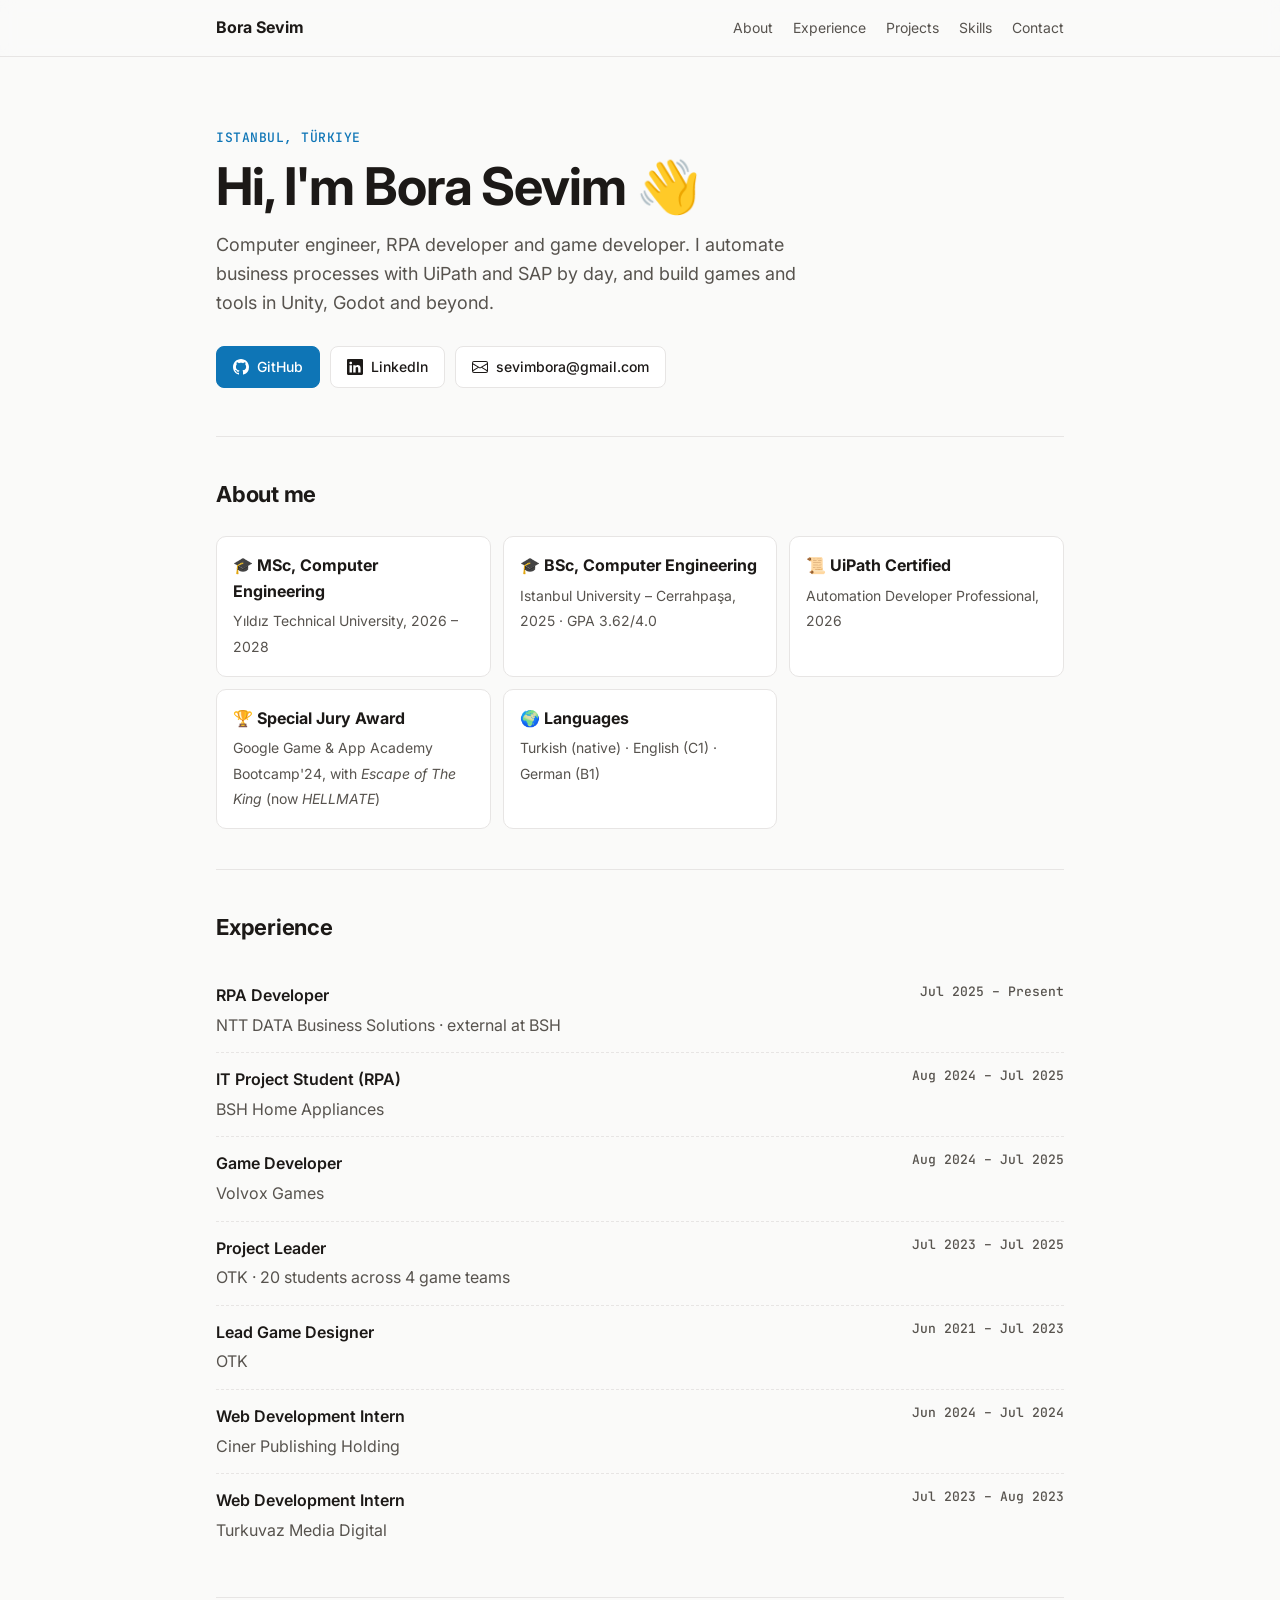
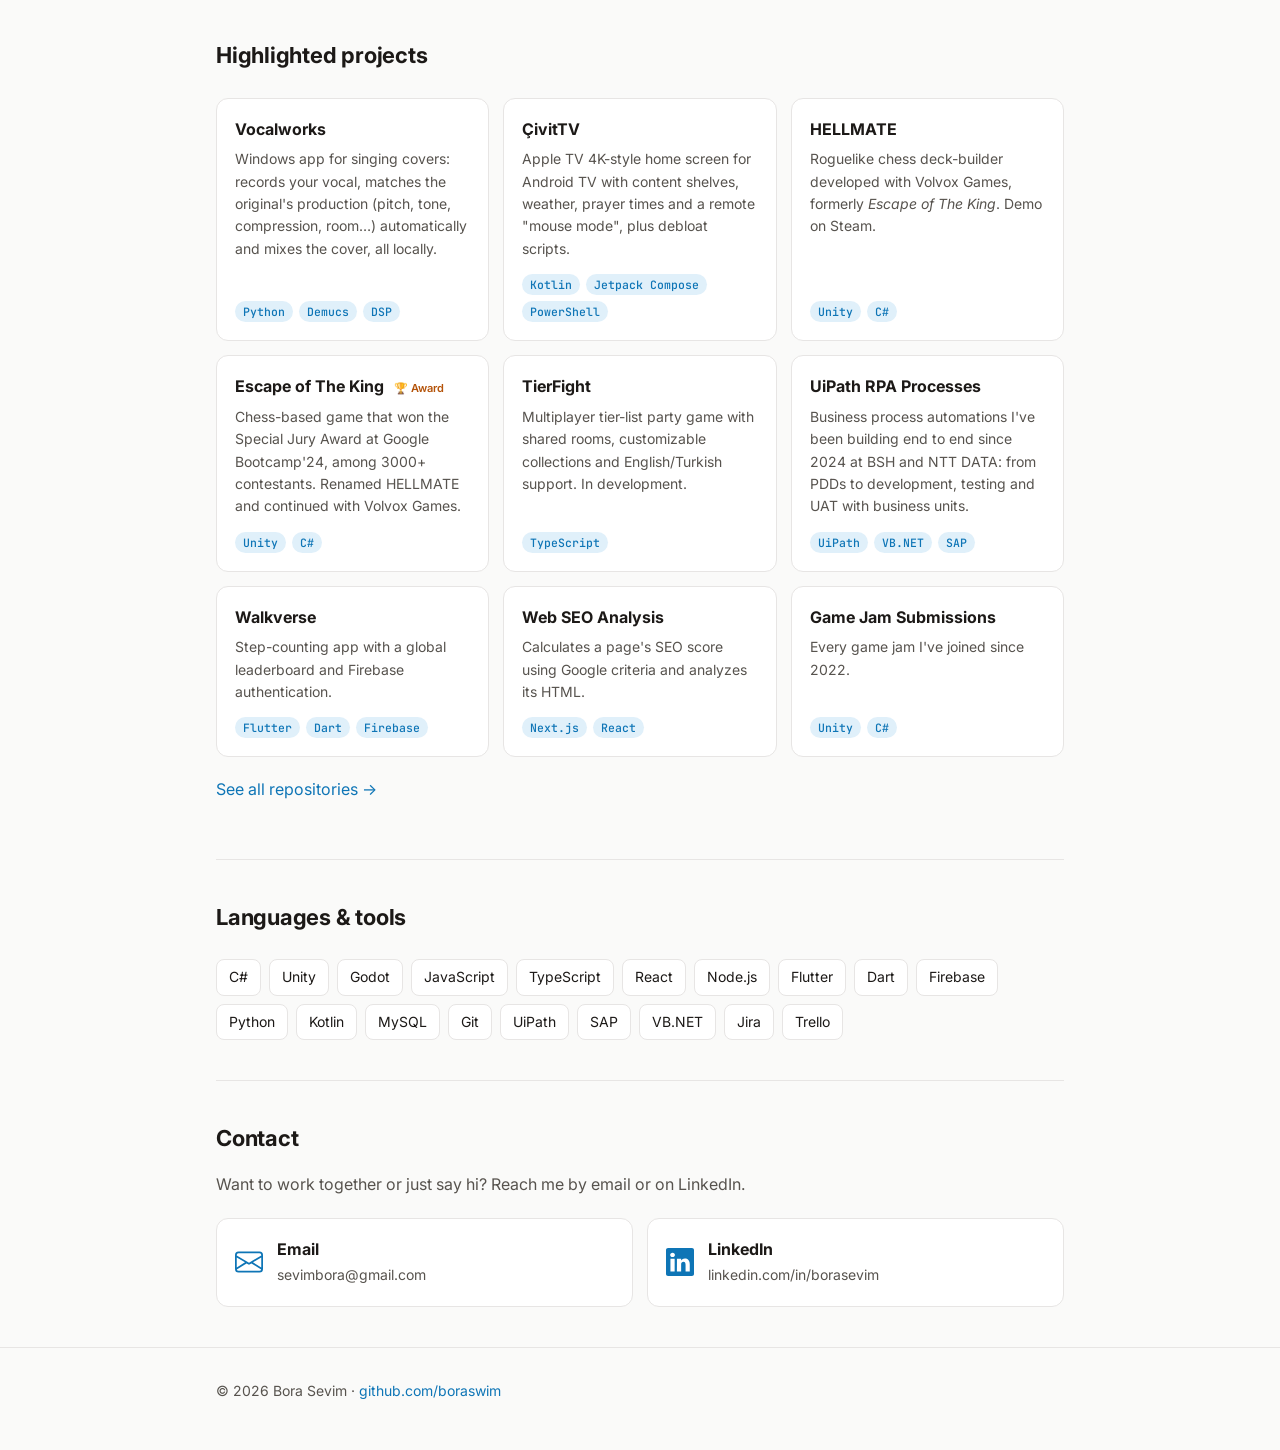
==== index.html @ 3f9d2ae8 "Reference the homepage preview image" ====
<!doctype html>
<html lang="en">
<head>
  <meta charset="utf-8" />
  <meta name="viewport" content="width=device-width, initial-scale=1" />
  <title>Bora Sevim</title>
  <meta name="description" content="Bora Sevim: computer engineer, RPA developer and game developer based in Istanbul." />
  <meta property="og:type" content="website" />
  <meta property="og:url" content="https://boraswim.github.io/" />
  <meta property="og:title" content="Bora Sevim: RPA Developer &amp; Game Developer" />
  <meta property="og:description" content="UiPath-certified RPA developer at NTT DATA, MSc student at YTU, and game developer. Projects, experience and contact." />
  <meta property="og:image" content="https://boraswim.github.io/preview.png" />
  <meta property="og:image:width" content="1200" />
  <meta property="og:image:height" content="627" />
  <meta name="twitter:card" content="summary_large_image" />
  <link rel="preconnect" href="https://fonts.googleapis.com" />
  <link rel="preconnect" href="https://fonts.gstatic.com" crossorigin />
  <link href="https://fonts.googleapis.com/css2?family=Inter:wght@400;500;600;700&family=JetBrains+Mono:wght@500&display=swap" rel="stylesheet" />
  <style>
    :root {
      --bg: #fafaf9;
      --surface: #ffffff;
      --text: #1c1917;
      --muted: #57534e;
      --border: #e7e5e4;
      --accent: #0e75b6;
      --accent-soft: #e0f0fa;
    }
    @media (prefers-color-scheme: dark) {
      :root {
        --bg: #0f1115;
        --surface: #171a21;
        --text: #ececec;
        --muted: #a1a1aa;
        --border: #262a33;
        --accent: #4fb3f0;
        --accent-soft: #13283a;
      }
    }
    * { box-sizing: border-box; }
    html { scroll-behavior: smooth; }
    body {
      margin: 0;
      background: var(--bg);
      color: var(--text);
      font: 16px/1.6 Inter, system-ui, sans-serif;
    }
    a { color: var(--accent); text-decoration: none; }
    a:hover { text-decoration: underline; }
    .wrap { max-width: 880px; margin: 0 auto; padding: 0 16px; }

    nav {
      position: sticky; top: 0; z-index: 10;
      background: color-mix(in srgb, var(--bg) 85%, transparent);
      backdrop-filter: blur(8px);
      border-bottom: 1px solid var(--border);
    }
    nav .wrap { display: flex; gap: 20px; align-items: center; height: 56px; overflow-x: auto; }
    nav .brand { font-weight: 700; color: var(--text); margin-right: auto; white-space: nowrap; }
    nav a:not(.brand) { color: var(--muted); font-size: 14px; white-space: nowrap; }

    header { padding: 72px 0 48px; }
    .eyebrow { font: 500 13px "JetBrains Mono", monospace; color: var(--accent); letter-spacing: .04em; }
    h1 { font-size: clamp(36px, 6vw, 52px); line-height: 1.1; margin: 12px 0 16px; letter-spacing: -.02em; }
    .lead { font-size: 18px; color: var(--muted); max-width: 620px; margin: 0 0 28px; }
    .links { display: flex; flex-wrap: wrap; gap: 10px; }
    .btn {
      display: inline-flex; align-items: center; gap: 8px;
      padding: 9px 16px; border-radius: 8px; font-weight: 500; font-size: 14px;
      border: 1px solid var(--border); background: var(--surface); color: var(--text);
    }
    .btn:hover { text-decoration: none; border-color: var(--accent); }
    .btn.primary { background: var(--accent); border-color: var(--accent); color: #fff; }
    .btn svg { width: 16px; height: 16px; fill: currentColor; }

    section { padding: 40px 0; border-top: 1px solid var(--border); }
    h2 { font-size: 22px; margin: 0 0 24px; letter-spacing: -.01em; }

    .facts { display: grid; grid-template-columns: repeat(auto-fit, minmax(240px, 1fr)); gap: 12px; }
    .fact { background: var(--surface); border: 1px solid var(--border); border-radius: 10px; padding: 16px; }
    .fact b { display: block; margin-bottom: 4px; }
    .fact span { color: var(--muted); font-size: 14px; }

    .timeline { list-style: none; margin: 0; padding: 0; }
    .timeline li {
      display: grid; grid-template-columns: 1fr auto; gap: 4px 16px;
      padding: 14px 0; border-bottom: 1px dashed var(--border);
    }
    .timeline li:last-child { border-bottom: 0; }
    .timeline .role { font-weight: 600; }
    .timeline .org { color: var(--muted); grid-column: 1; }
    .timeline .when { font: 500 13px "JetBrains Mono", monospace; color: var(--muted); grid-row: 1; grid-column: 2; white-space: nowrap; }

    .projects { display: grid; grid-template-columns: repeat(auto-fill, minmax(260px, 1fr)); gap: 14px; }
    .card {
      display: flex; flex-direction: column;
      background: var(--surface); border: 1px solid var(--border); border-radius: 12px; padding: 18px;
      transition: border-color .15s, transform .15s;
    }
    a.card { color: inherit; }
    a.card:hover { text-decoration: none; border-color: var(--accent); transform: translateY(-2px); }
    .card h3 { margin: 0 0 6px; font-size: 16px; }
    .card p { margin: 0 0 14px; color: var(--muted); font-size: 14px; flex: 1; }
    .tags { display: flex; flex-wrap: wrap; gap: 6px; }
    .tag { font: 500 11.5px "JetBrains Mono", monospace; background: var(--accent-soft); color: var(--accent); padding: 3px 8px; border-radius: 999px; }
    .badge { font-size: 11px; font-weight: 600; color: #b45309; margin-left: 6px; }

    .skills { display: flex; flex-wrap: wrap; gap: 8px; }
    .skill { border: 1px solid var(--border); background: var(--surface); padding: 6px 12px; border-radius: 8px; font-size: 14px; }

    .contact-lead { color: var(--muted); margin: -8px 0 20px; }
    .contact { display: grid; grid-template-columns: repeat(auto-fit, minmax(240px, 1fr)); gap: 14px; }
    .contact-card { flex-direction: row; align-items: center; gap: 14px; }
    .contact-card svg { width: 28px; height: 28px; fill: var(--accent); flex: none; }
    .contact-card b { display: block; }
    .contact-card span { color: var(--muted); font-size: 14px; overflow-wrap: anywhere; }

    footer { padding: 32px 0 48px; color: var(--muted); font-size: 14px; border-top: 1px solid var(--border); }

    @media (max-width: 560px) {
      nav .wrap { gap: 12px; }
      nav a:not(.brand) { font-size: 13px; }
    }
    @media (max-width: 440px) {
      nav .brand { display: none; }
      nav .wrap { justify-content: space-between; }
      header { padding: 48px 0 32px; }
      .timeline li { grid-template-columns: 1fr; }
      .timeline .when { grid-row: auto; grid-column: 1; }
    }
  </style>
</head>
<body>
  <nav>
    <div class="wrap">
      <a class="brand" href="#">Bora Sevim</a>
      <a href="#about">About</a>
      <a href="#experience">Experience</a>
      <a href="#projects">Projects</a>
      <a href="#skills">Skills</a>
      <a href="#contact">Contact</a>
    </div>
  </nav>

  <main class="wrap">
    <header>
      <div class="eyebrow">ISTANBUL, TÜRKIYE</div>
      <h1>Hi, I'm Bora Sevim 👋</h1>
      <p class="lead">Computer engineer, RPA developer and game developer. I automate business processes with UiPath and SAP by day, and build games and tools in Unity, Godot and beyond.</p>
      <div class="links">
        <a class="btn primary" href="https://github.com/boraswim">
          <svg viewBox="0 0 16 16" aria-hidden="true"><path d="M8 0C3.58 0 0 3.58 0 8c0 3.54 2.29 6.53 5.47 7.59.4.07.55-.17.55-.38 0-.19-.01-.82-.01-1.49-2.01.37-2.53-.49-2.69-.94-.09-.23-.48-.94-.82-1.13-.28-.15-.68-.52-.01-.53.63-.01 1.08.58 1.23.82.72 1.21 1.87.87 2.33.66.07-.52.28-.87.51-1.07-1.78-.2-3.64-.89-3.64-3.95 0-.87.31-1.59.82-2.15-.08-.2-.36-1.02.08-2.12 0 0 .67-.21 2.2.82.64-.18 1.32-.27 2-.27.68 0 1.36.09 2 .27 1.53-1.04 2.2-.82 2.2-.82.44 1.1.16 1.92.08 2.12.51.56.82 1.27.82 2.15 0 3.07-1.87 3.75-3.65 3.95.29.25.54.73.54 1.48 0 1.07-.01 1.93-.01 2.2 0 .21.15.46.55.38A8.013 8.013 0 0016 8c0-4.42-3.58-8-8-8z"/></svg>
          GitHub
        </a>
        <a class="btn" href="https://www.linkedin.com/in/borasevim/">
          <svg viewBox="0 0 16 16" aria-hidden="true"><path d="M0 1.15C0 .51.53 0 1.18 0h13.64C15.47 0 16 .51 16 1.15v13.7c0 .64-.53 1.15-1.18 1.15H1.18C.53 16 0 15.49 0 14.85V1.15zm4.94 12.24V6.17H2.54v7.22h2.4zM3.74 5.18c.84 0 1.36-.55 1.36-1.25-.02-.71-.52-1.25-1.34-1.25-.82 0-1.36.54-1.36 1.25 0 .7.52 1.25 1.33 1.25h.01zm4.91 8.21V9.36c0-.22.02-.43.08-.59.17-.43.57-.88 1.23-.88.87 0 1.22.66 1.22 1.63v3.87h2.4V9.25c0-2.22-1.18-3.25-2.76-3.25-1.27 0-1.84.7-2.16 1.19v.03h-.02l.02-.03V6.17h-2.4c.03.68 0 7.22 0 7.22h2.4z"/></svg>
          LinkedIn
        </a>
        <a class="btn" href="mailto:sevimbora@gmail.com">
          <svg viewBox="0 0 16 16" aria-hidden="true"><path d="M0 4a2 2 0 012-2h12a2 2 0 012 2v8a2 2 0 01-2 2H2a2 2 0 01-2-2V4zm2-1a1 1 0 00-1 1v.22l7 4.2 7-4.2V4a1 1 0 00-1-1H2zm13 2.38l-4.71 2.83L15 11.1V5.38zm-.03 6.87L9.4 8.79 8 9.62l-1.4-.83-5.57 3.46A1 1 0 002 13h12a1 1 0 00.97-.75zM1 11.1l4.71-2.89L1 5.38v5.72z"/></svg>
          sevimbora@gmail.com
        </a>
      </div>
    </header>

    <section id="about">
      <h2>About me</h2>
      <div class="facts">
        <div class="fact"><b>🎓 MSc, Computer Engineering</b><span>Yıldız Technical University, 2026 – 2028</span></div>
        <div class="fact"><b>🎓 BSc, Computer Engineering</b><span>Istanbul University – Cerrahpaşa, 2025 · GPA 3.62/4.0</span></div>
        <div class="fact"><b>📜 UiPath Certified</b><span>Automation Developer Professional, 2026</span></div>
        <div class="fact"><b>🏆 Special Jury Award</b><span>Google Game &amp; App Academy Bootcamp'24, with <i>Escape of The King</i> (now <i>HELLMATE</i>)</span></div>
        <div class="fact"><b>🌍 Languages</b><span>Turkish (native) · English (C1) · German (B1)</span></div>
      </div>
    </section>

    <section id="experience">
      <h2>Experience</h2>
      <ul class="timeline">
        <li><span class="role">RPA Developer</span><span class="org">NTT DATA Business Solutions · external at BSH</span><span class="when">Jul 2025 – Present</span></li>
        <li><span class="role">IT Project Student (RPA)</span><span class="org">BSH Home Appliances</span><span class="when">Aug 2024 – Jul 2025</span></li>
        <li><span class="role">Game Developer</span><span class="org">Volvox Games</span><span class="when">Aug 2024 – Jul 2025</span></li>
        <li><span class="role">Project Leader</span><span class="org">OTK · 20 students across 4 game teams</span><span class="when">Jul 2023 – Jul 2025</span></li>
        <li><span class="role">Lead Game Designer</span><span class="org">OTK</span><span class="when">Jun 2021 – Jul 2023</span></li>
        <li><span class="role">Web Development Intern</span><span class="org">Ciner Publishing Holding</span><span class="when">Jun 2024 – Jul 2024</span></li>
        <li><span class="role">Web Development Intern</span><span class="org">Turkuvaz Media Digital</span><span class="when">Jul 2023 – Aug 2023</span></li>
      </ul>
    </section>

    <section id="projects">
      <h2>Highlighted projects</h2>
      <div class="projects">
        <a class="card" href="vocalworks/">
          <h3>Vocalworks</h3>
          <p>Windows app for singing covers: records your vocal, matches the original's production (pitch, tone, compression, room…) automatically and mixes the cover, all locally.</p>
          <div class="tags"><span class="tag">Python</span><span class="tag">Demucs</span><span class="tag">DSP</span></div>
        </a>
        <a class="card" href="civittv/">
          <h3>ÇivitTV</h3>
          <p>Apple TV 4K-style home screen for Android TV with content shelves, weather, prayer times and a remote "mouse mode", plus debloat scripts.</p>
          <div class="tags"><span class="tag">Kotlin</span><span class="tag">Jetpack Compose</span><span class="tag">PowerShell</span></div>
        </a>
        <a class="card" href="https://store.steampowered.com/app/4905380/Hellmate_Chess_Deck_Builder/">
          <h3>HELLMATE</h3>
          <p>Roguelike chess deck-builder developed with Volvox Games, formerly <i>Escape of The King</i>. Demo on Steam.</p>
          <div class="tags"><span class="tag">Unity</span><span class="tag">C#</span></div>
        </a>
        <div class="card">
          <h3>Escape of The King <span class="badge">🏆 Award</span></h3>
          <p>Chess-based game that won the Special Jury Award at Google Bootcamp'24, among 3000+ contestants. Renamed HELLMATE and continued with Volvox Games.</p>
          <div class="tags"><span class="tag">Unity</span><span class="tag">C#</span></div>
        </div>
        <div class="card">
          <h3>TierFight</h3>
          <p>Multiplayer tier-list party game with shared rooms, customizable collections and English/Turkish support. In development.</p>
          <div class="tags"><span class="tag">TypeScript</span></div>
        </div>
        <div class="card">
          <h3>UiPath RPA Processes</h3>
          <p>Business process automations I've been building end to end since 2024 at BSH and NTT DATA: from PDDs to development, testing and UAT with business units.</p>
          <div class="tags"><span class="tag">UiPath</span><span class="tag">VB.NET</span><span class="tag">SAP</span></div>
        </div>
        <div class="card">
          <h3>Walkverse</h3>
          <p>Step-counting app with a global leaderboard and Firebase authentication.</p>
          <div class="tags"><span class="tag">Flutter</span><span class="tag">Dart</span><span class="tag">Firebase</span></div>
        </div>
        <a class="card" href="https://github.com/boraswim/Web-SEO-Analysis-Project">
          <h3>Web SEO Analysis</h3>
          <p>Calculates a page's SEO score using Google criteria and analyzes its HTML.</p>
          <div class="tags"><span class="tag">Next.js</span><span class="tag">React</span></div>
        </a>
        <a class="card" href="https://github.com/boraswim/GameJamSubmissions">
          <h3>Game Jam Submissions</h3>
          <p>Every game jam I've joined since 2022.</p>
          <div class="tags"><span class="tag">Unity</span><span class="tag">C#</span></div>
        </a>
      </div>
      <p style="margin-top:20px"><a href="https://github.com/boraswim?tab=repositories">See all repositories →</a></p>
    </section>

    <section id="skills">
      <h2>Languages &amp; tools</h2>
      <div class="skills">
        <span class="skill">C#</span><span class="skill">Unity</span><span class="skill">Godot</span>
        <span class="skill">JavaScript</span><span class="skill">TypeScript</span><span class="skill">React</span>
        <span class="skill">Node.js</span><span class="skill">Flutter</span><span class="skill">Dart</span>
        <span class="skill">Firebase</span><span class="skill">Python</span><span class="skill">Kotlin</span>
        <span class="skill">MySQL</span><span class="skill">Git</span><span class="skill">UiPath</span>
        <span class="skill">SAP</span><span class="skill">VB.NET</span><span class="skill">Jira</span>
        <span class="skill">Trello</span>
      </div>
    </section>

    <section id="contact">
      <h2>Contact</h2>
      <p class="contact-lead">Want to work together or just say hi? Reach me by email or on LinkedIn.</p>
      <div class="contact">
        <a class="card contact-card" href="mailto:sevimbora@gmail.com">
          <svg viewBox="0 0 16 16" aria-hidden="true"><path d="M0 4a2 2 0 012-2h12a2 2 0 012 2v8a2 2 0 01-2 2H2a2 2 0 01-2-2V4zm2-1a1 1 0 00-1 1v.22l7 4.2 7-4.2V4a1 1 0 00-1-1H2zm13 2.38l-4.71 2.83L15 11.1V5.38zm-.03 6.87L9.4 8.79 8 9.62l-1.4-.83-5.57 3.46A1 1 0 002 13h12a1 1 0 00.97-.75zM1 11.1l4.71-2.89L1 5.38v5.72z"/></svg>
          <div><b>Email</b><span>sevimbora@gmail.com</span></div>
        </a>
        <a class="card contact-card" href="https://www.linkedin.com/in/borasevim/">
          <svg viewBox="0 0 16 16" aria-hidden="true"><path d="M0 1.15C0 .51.53 0 1.18 0h13.64C15.47 0 16 .51 16 1.15v13.7c0 .64-.53 1.15-1.18 1.15H1.18C.53 16 0 15.49 0 14.85V1.15zm4.94 12.24V6.17H2.54v7.22h2.4zM3.74 5.18c.84 0 1.36-.55 1.36-1.25-.02-.71-.52-1.25-1.34-1.25-.82 0-1.36.54-1.36 1.25 0 .7.52 1.25 1.33 1.25h.01zm4.91 8.21V9.36c0-.22.02-.43.08-.59.17-.43.57-.88 1.23-.88.87 0 1.22.66 1.22 1.63v3.87h2.4V9.25c0-2.22-1.18-3.25-2.76-3.25-1.27 0-1.84.7-2.16 1.19v.03h-.02l.02-.03V6.17h-2.4c.03.68 0 7.22 0 7.22h2.4z"/></svg>
          <div><b>LinkedIn</b><span>linkedin.com/in/borasevim</span></div>
        </a>
      </div>
    </section>
  </main>

  <footer>
    <div class="wrap">© 2026 Bora Sevim · <a href="https://github.com/boraswim">github.com/boraswim</a></div>
  </footer>
</body>
</html>
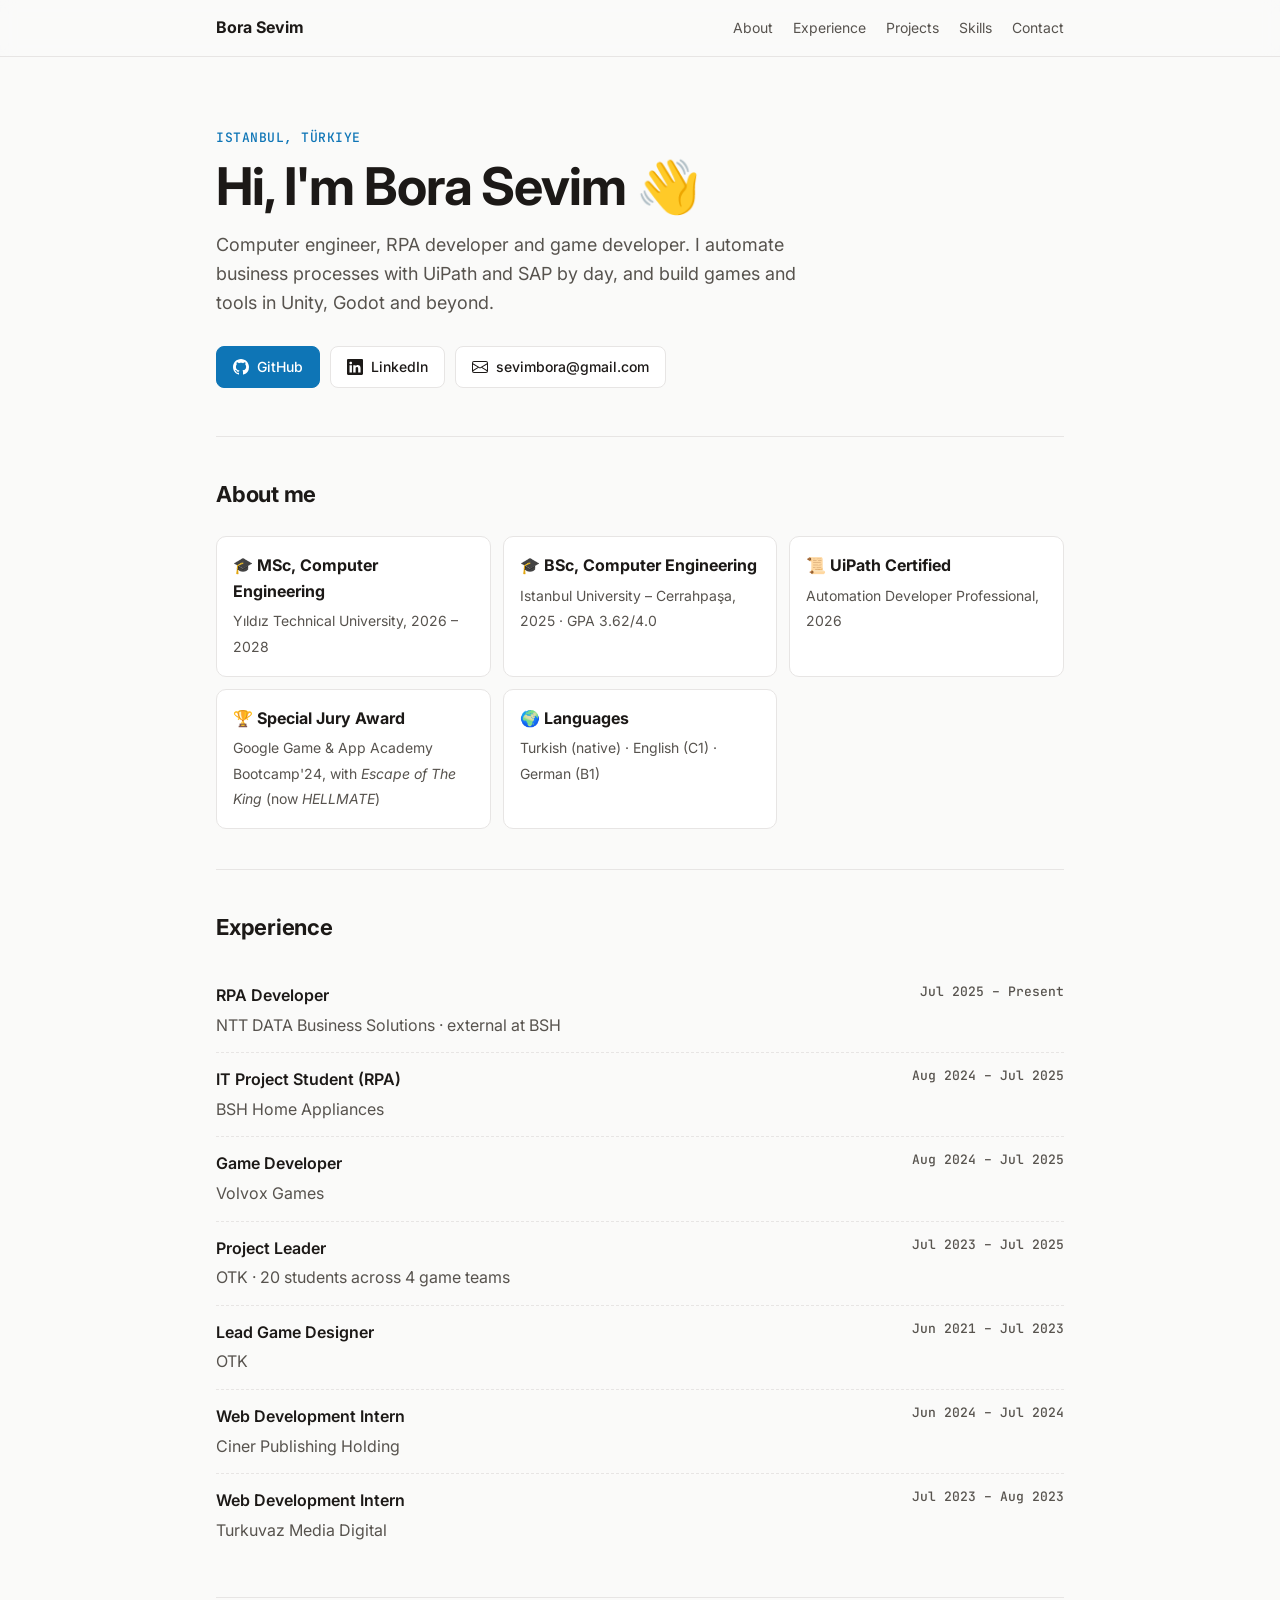
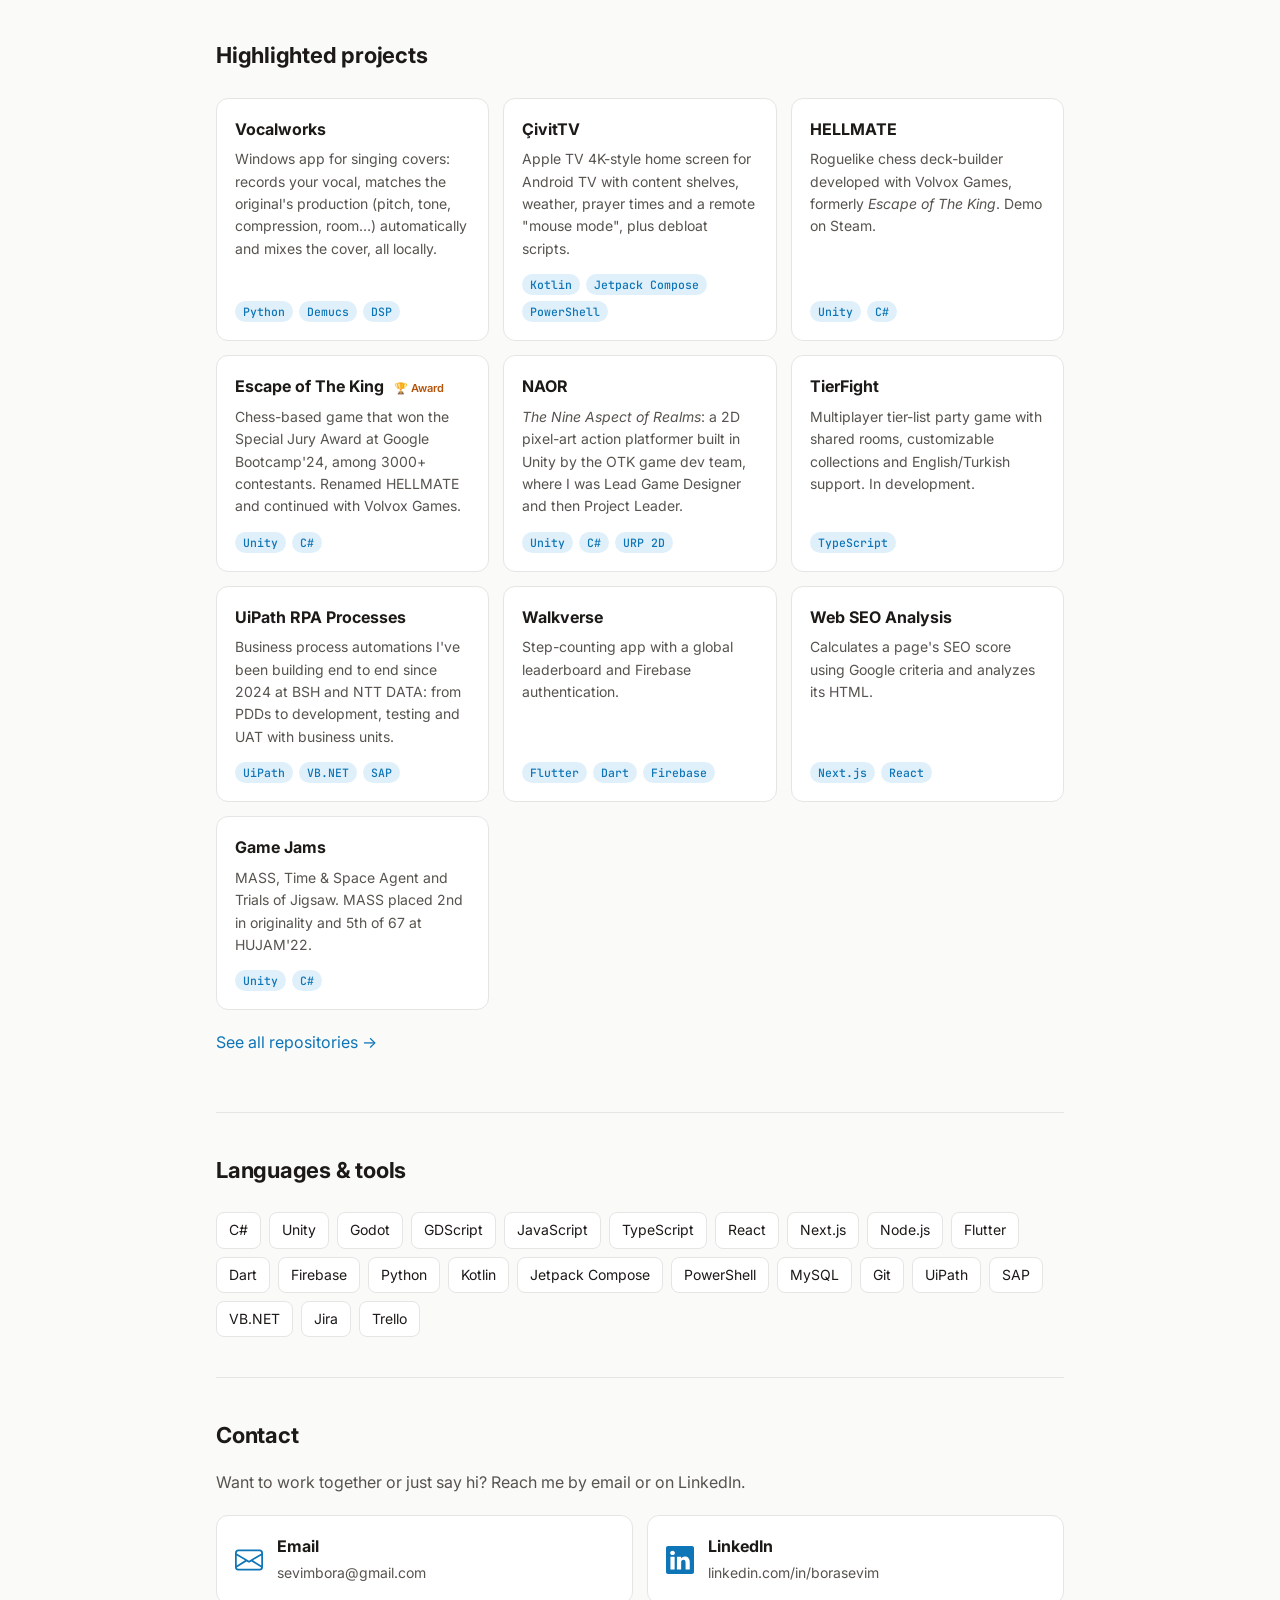
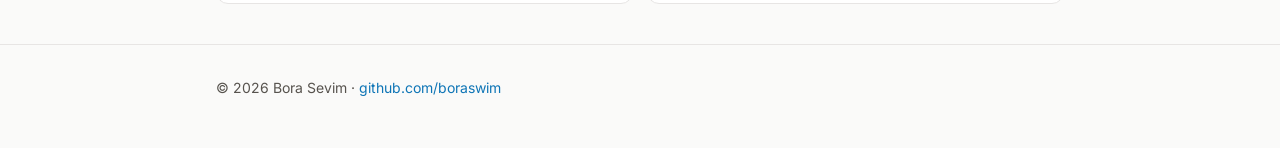
==== commit 6be861b7: "Add HELLMATE, NAOR and Game Jams pages; share project page styles" ====
--- a/index.html
+++ b/index.html
@@ -200,16 +200,21 @@
           <p>Apple TV 4K-style home screen for Android TV with content shelves, weather, prayer times and a remote "mouse mode", plus debloat scripts.</p>
           <div class="tags"><span class="tag">Kotlin</span><span class="tag">Jetpack Compose</span><span class="tag">PowerShell</span></div>
         </a>
-        <a class="card" href="https://store.steampowered.com/app/4905380/Hellmate_Chess_Deck_Builder/">
+        <a class="card" href="hellmate/">
           <h3>HELLMATE</h3>
           <p>Roguelike chess deck-builder developed with Volvox Games, formerly <i>Escape of The King</i>. Demo on Steam.</p>
           <div class="tags"><span class="tag">Unity</span><span class="tag">C#</span></div>
         </a>
-        <div class="card">
+        <a class="card" href="hellmate/">
           <h3>Escape of The King <span class="badge">🏆 Award</span></h3>
           <p>Chess-based game that won the Special Jury Award at Google Bootcamp'24, among 3000+ contestants. Renamed HELLMATE and continued with Volvox Games.</p>
           <div class="tags"><span class="tag">Unity</span><span class="tag">C#</span></div>
-        </div>
+        </a>
+        <a class="card" href="naor/">
+          <h3>NAOR</h3>
+          <p><i>The Nine Aspect of Realms</i>: a 2D pixel-art action platformer built in Unity by the OTK game dev team, where I was Lead Game Designer and then Project Leader.</p>
+          <div class="tags"><span class="tag">Unity</span><span class="tag">C#</span><span class="tag">URP 2D</span></div>
+        </a>
         <div class="card">
           <h3>TierFight</h3>
           <p>Multiplayer tier-list party game with shared rooms, customizable collections and English/Turkish support. In development.</p>
@@ -230,9 +235,9 @@
           <p>Calculates a page's SEO score using Google criteria and analyzes its HTML.</p>
           <div class="tags"><span class="tag">Next.js</span><span class="tag">React</span></div>
         </a>
-        <a class="card" href="https://github.com/boraswim/GameJamSubmissions">
-          <h3>Game Jam Submissions</h3>
-          <p>Every game jam I've joined since 2022.</p>
+        <a class="card" href="gamejams/">
+          <h3>Game Jams</h3>
+          <p>MASS, Time &amp; Space Agent and Trials of Jigsaw. MASS placed 2nd in originality and 5th of 67 at HUJAM'22.</p>
           <div class="tags"><span class="tag">Unity</span><span class="tag">C#</span></div>
         </a>
       </div>
@@ -242,10 +247,10 @@
     <section id="skills">
       <h2>Languages &amp; tools</h2>
       <div class="skills">
-        <span class="skill">C#</span><span class="skill">Unity</span><span class="skill">Godot</span>
-        <span class="skill">JavaScript</span><span class="skill">TypeScript</span><span class="skill">React</span>
+        <span class="skill">C#</span><span class="skill">Unity</span><span class="skill">Godot</span><span class="skill">GDScript</span>
+        <span class="skill">JavaScript</span><span class="skill">TypeScript</span><span class="skill">React</span><span class="skill">Next.js</span>
         <span class="skill">Node.js</span><span class="skill">Flutter</span><span class="skill">Dart</span>
-        <span class="skill">Firebase</span><span class="skill">Python</span><span class="skill">Kotlin</span>
+        <span class="skill">Firebase</span><span class="skill">Python</span><span class="skill">Kotlin</span><span class="skill">Jetpack Compose</span><span class="skill">PowerShell</span>
         <span class="skill">MySQL</span><span class="skill">Git</span><span class="skill">UiPath</span>
         <span class="skill">SAP</span><span class="skill">VB.NET</span><span class="skill">Jira</span>
         <span class="skill">Trello</span>
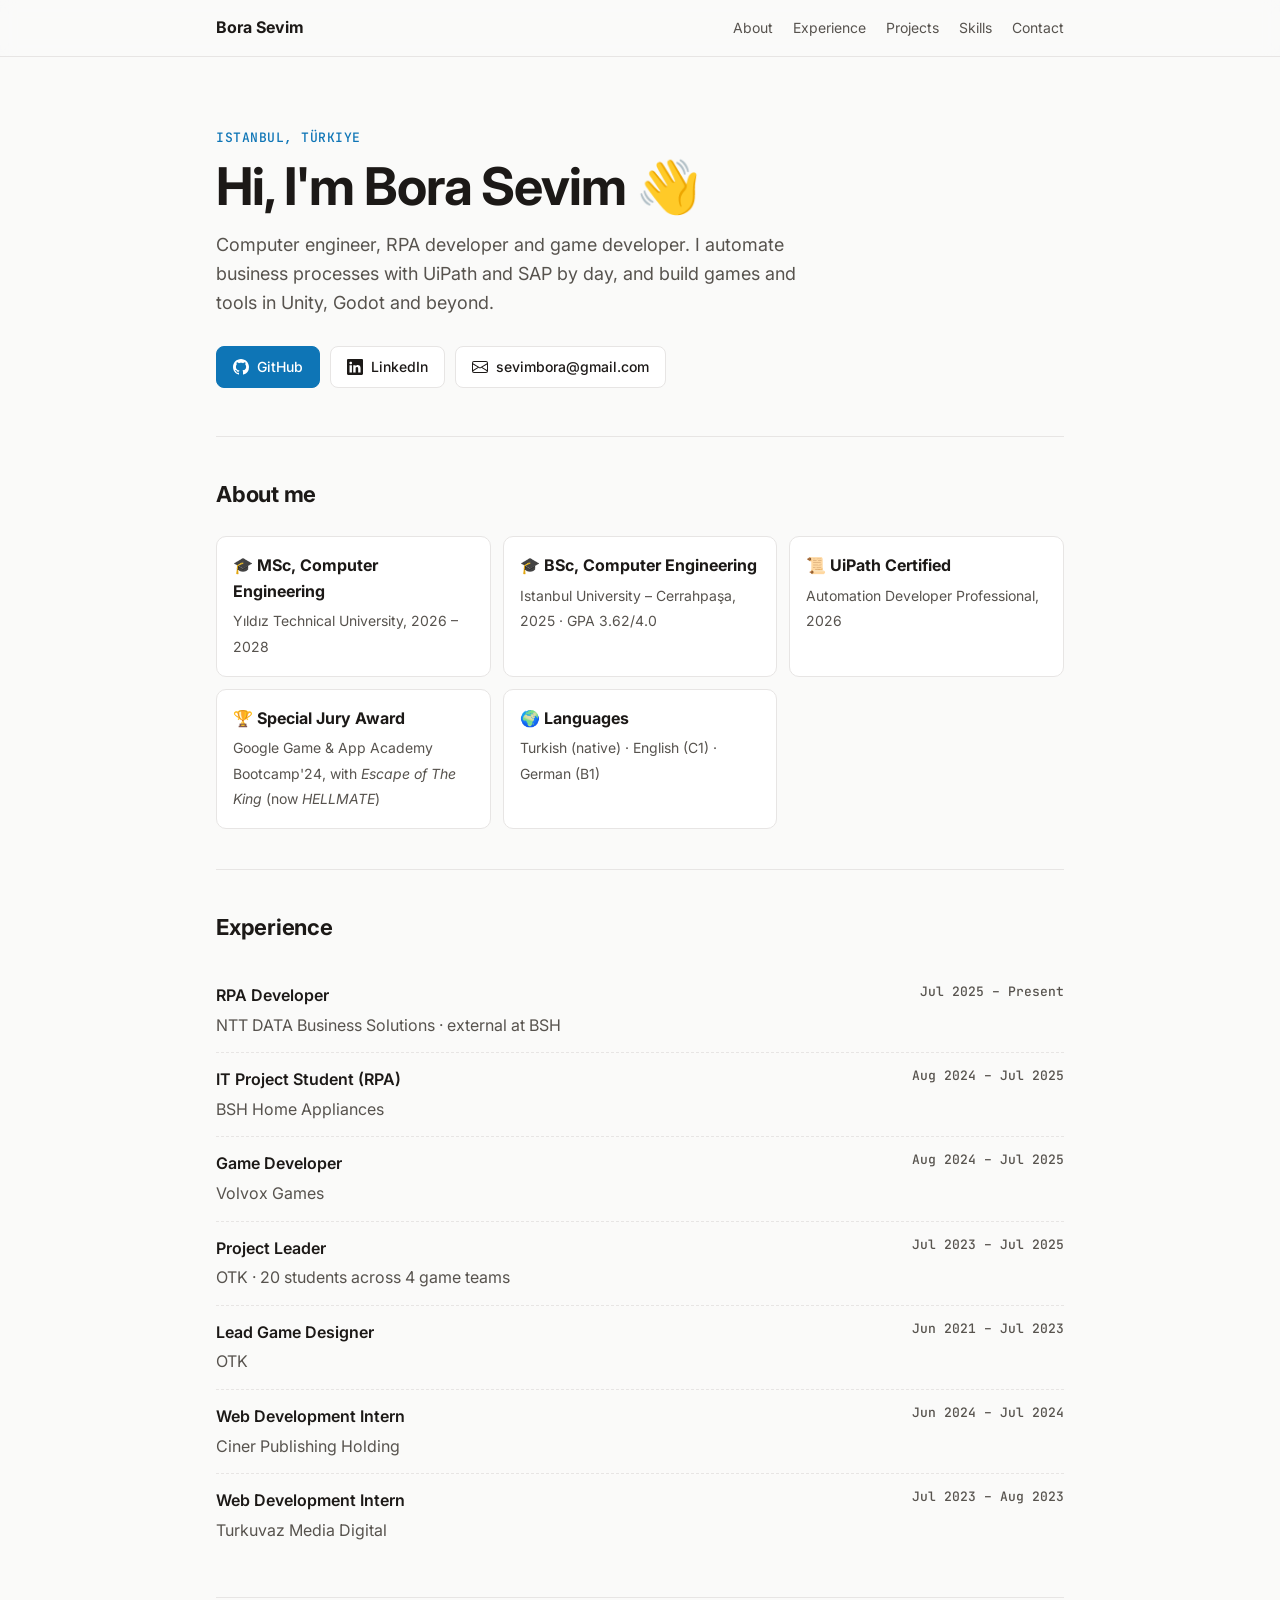
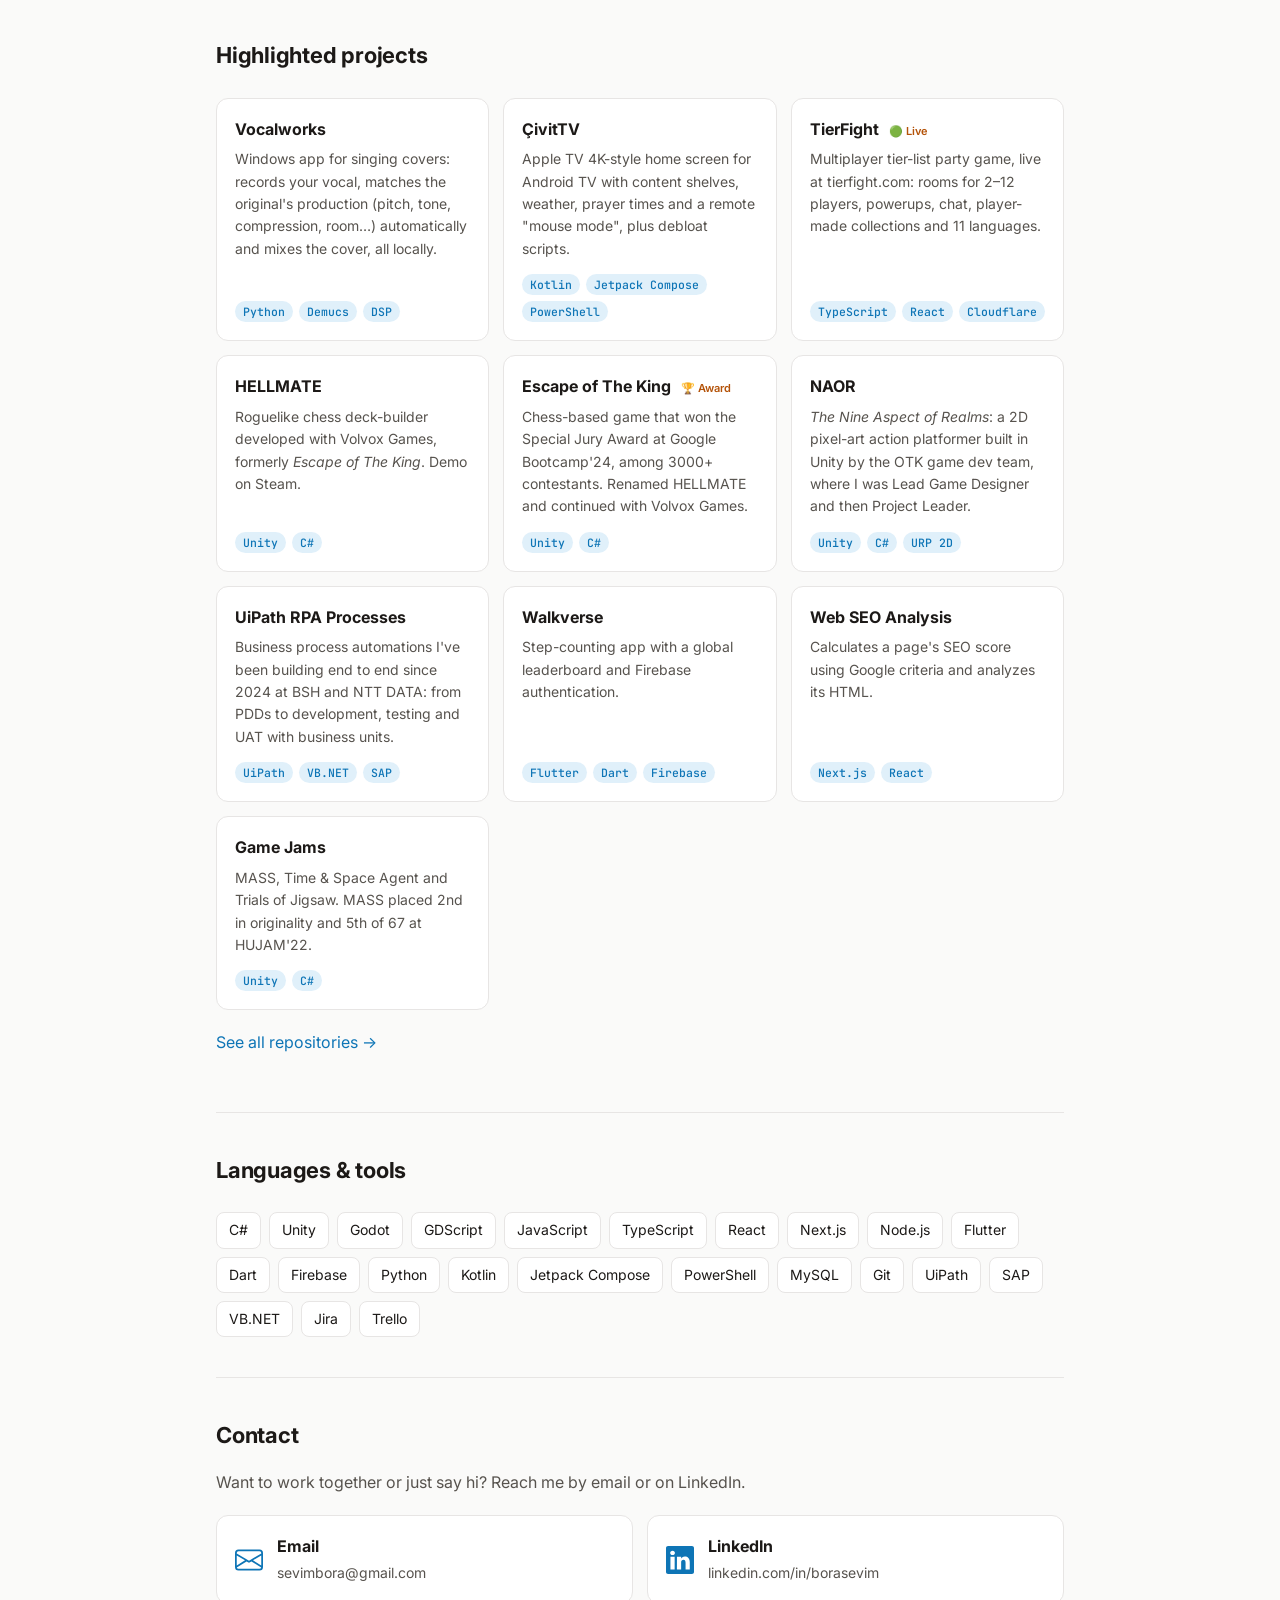
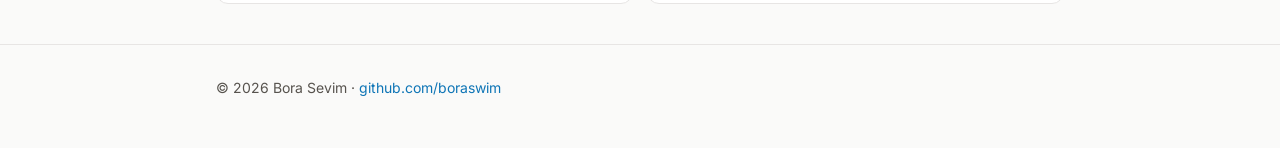
==== commit 9864a905: "Add TierFight page and mark it live" ====
--- a/index.html
+++ b/index.html
@@ -200,6 +200,11 @@
           <p>Apple TV 4K-style home screen for Android TV with content shelves, weather, prayer times and a remote "mouse mode", plus debloat scripts.</p>
           <div class="tags"><span class="tag">Kotlin</span><span class="tag">Jetpack Compose</span><span class="tag">PowerShell</span></div>
         </a>
+        <a class="card" href="tierfight/">
+          <h3>TierFight <span class="badge">🟢 Live</span></h3>
+          <p>Multiplayer tier-list party game, live at tierfight.com: rooms for 2–12 players, powerups, chat, player-made collections and 11 languages.</p>
+          <div class="tags"><span class="tag">TypeScript</span><span class="tag">React</span><span class="tag">Cloudflare</span></div>
+        </a>
         <a class="card" href="hellmate/">
           <h3>HELLMATE</h3>
           <p>Roguelike chess deck-builder developed with Volvox Games, formerly <i>Escape of The King</i>. Demo on Steam.</p>
@@ -215,11 +220,6 @@
           <p><i>The Nine Aspect of Realms</i>: a 2D pixel-art action platformer built in Unity by the OTK game dev team, where I was Lead Game Designer and then Project Leader.</p>
           <div class="tags"><span class="tag">Unity</span><span class="tag">C#</span><span class="tag">URP 2D</span></div>
         </a>
-        <div class="card">
-          <h3>TierFight</h3>
-          <p>Multiplayer tier-list party game with shared rooms, customizable collections and English/Turkish support. In development.</p>
-          <div class="tags"><span class="tag">TypeScript</span></div>
-        </div>
         <div class="card">
           <h3>UiPath RPA Processes</h3>
           <p>Business process automations I've been building end to end since 2024 at BSH and NTT DATA: from PDDs to development, testing and UAT with business units.</p>
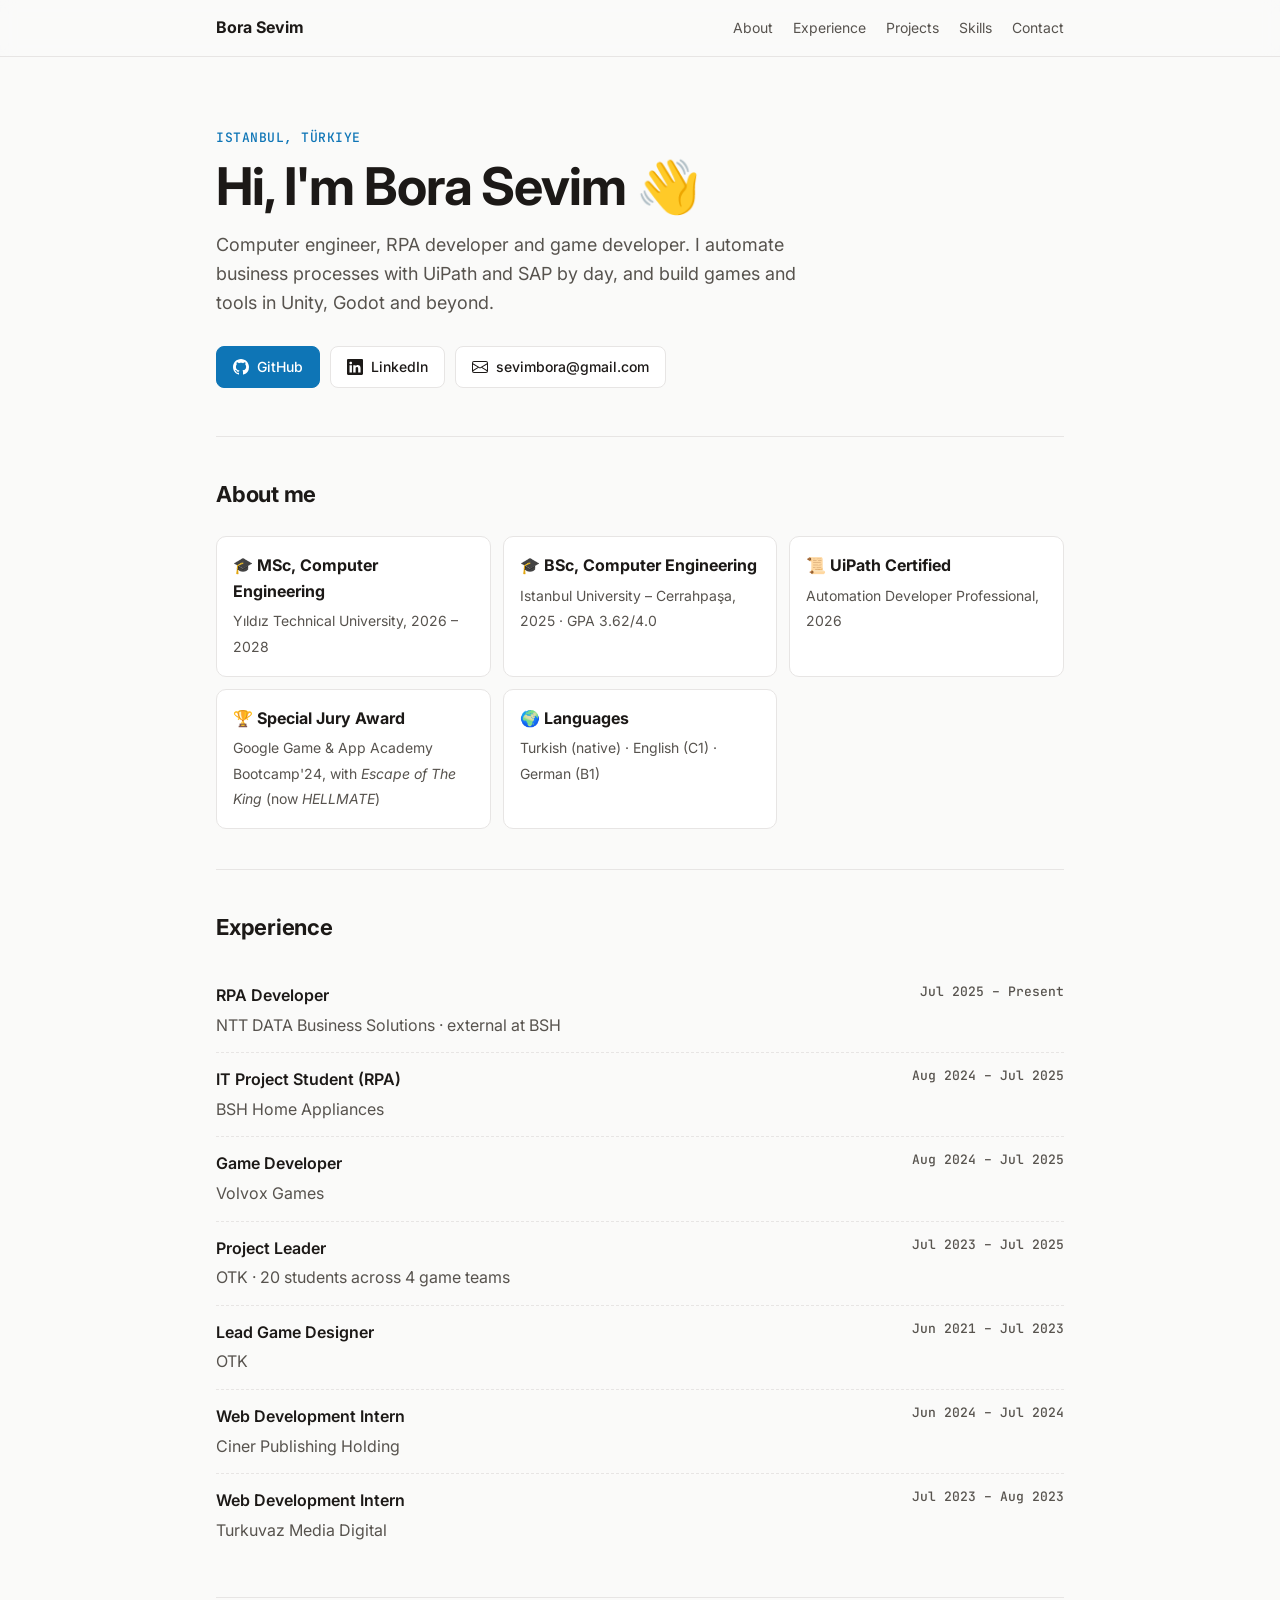
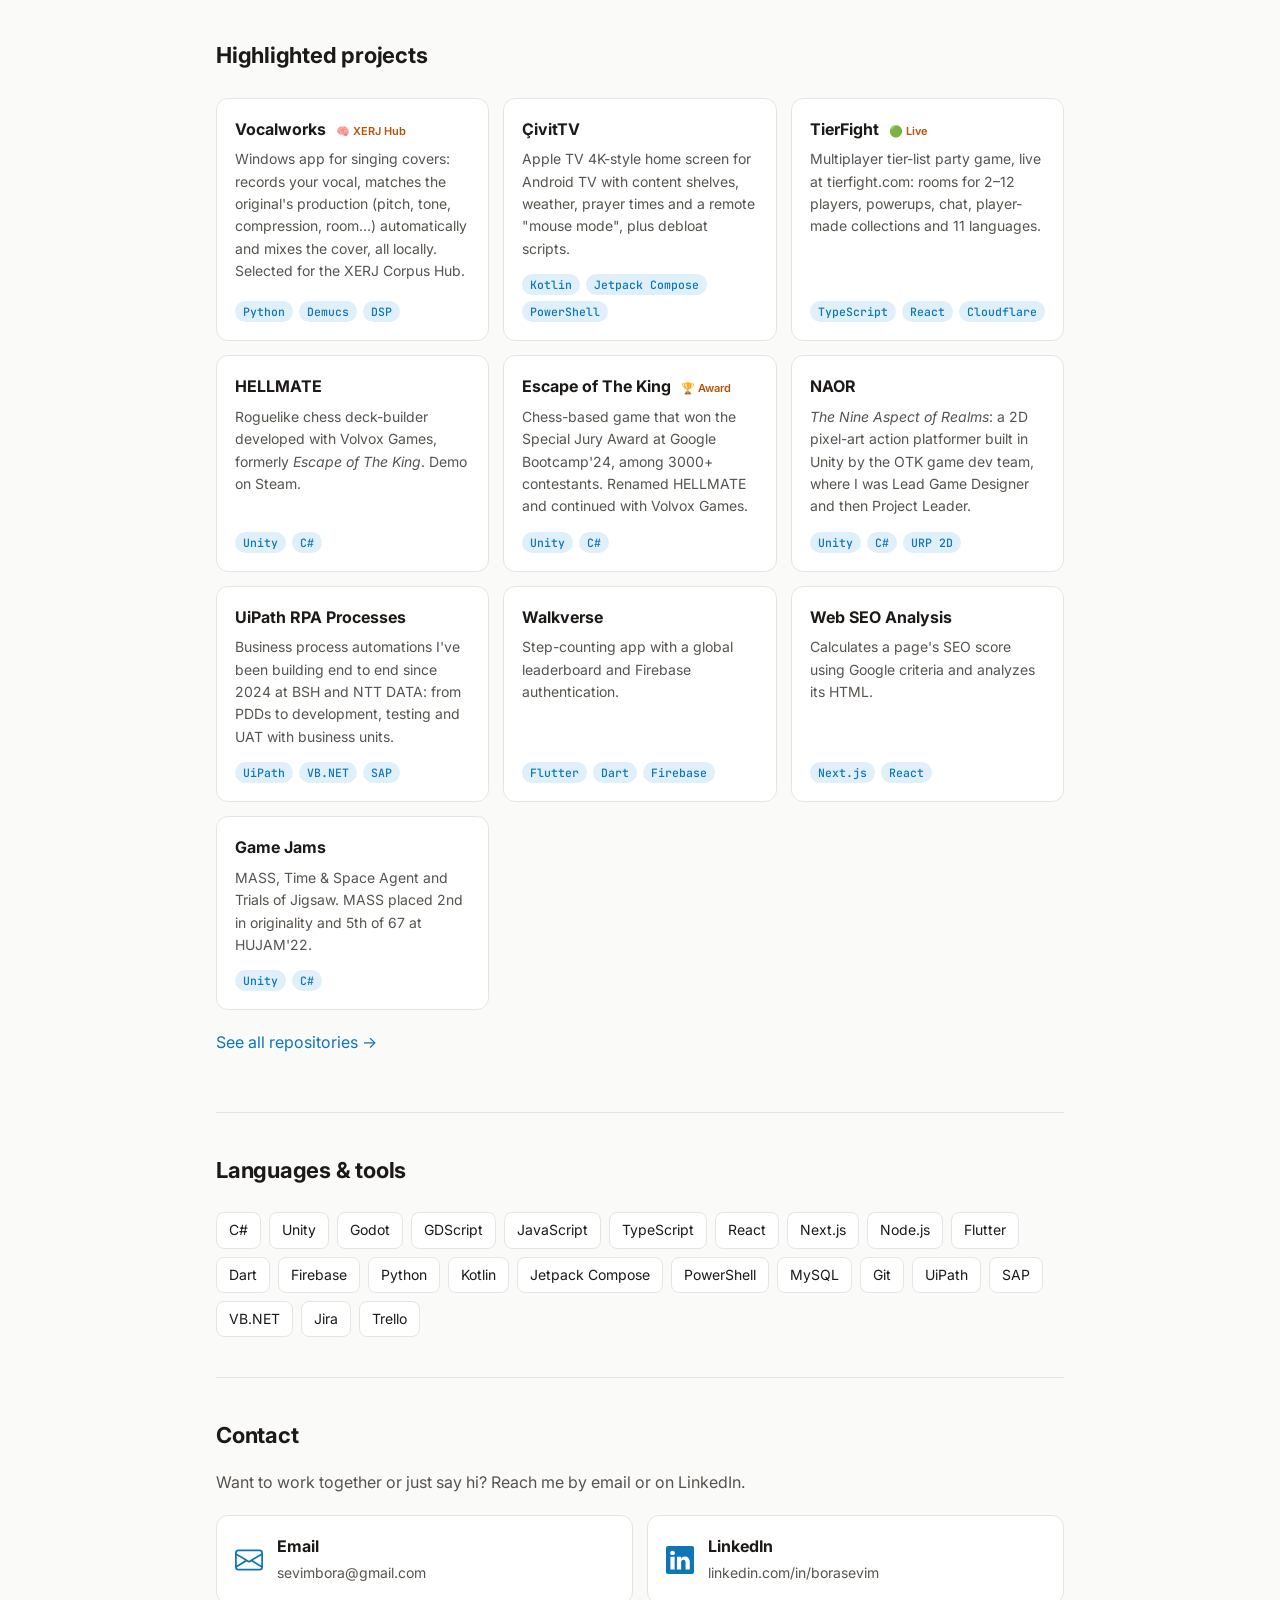
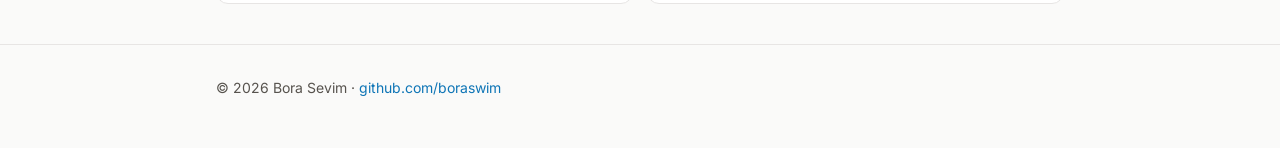
==== commit 02dd7241: "Vocalworks: XERJ Corpus Hub selection" ====
--- a/index.html
+++ b/index.html
@@ -191,8 +191,8 @@
       <h2>Highlighted projects</h2>
       <div class="projects">
         <a class="card" href="vocalworks/">
-          <h3>Vocalworks</h3>
-          <p>Windows app for singing covers: records your vocal, matches the original's production (pitch, tone, compression, room…) automatically and mixes the cover, all locally.</p>
+          <h3>Vocalworks <span class="badge">🧠 XERJ Hub</span></h3>
+          <p>Windows app for singing covers: records your vocal, matches the original's production (pitch, tone, compression, room…) automatically and mixes the cover, all locally. Selected for the XERJ Corpus Hub.</p>
           <div class="tags"><span class="tag">Python</span><span class="tag">Demucs</span><span class="tag">DSP</span></div>
         </a>
         <a class="card" href="civittv/">
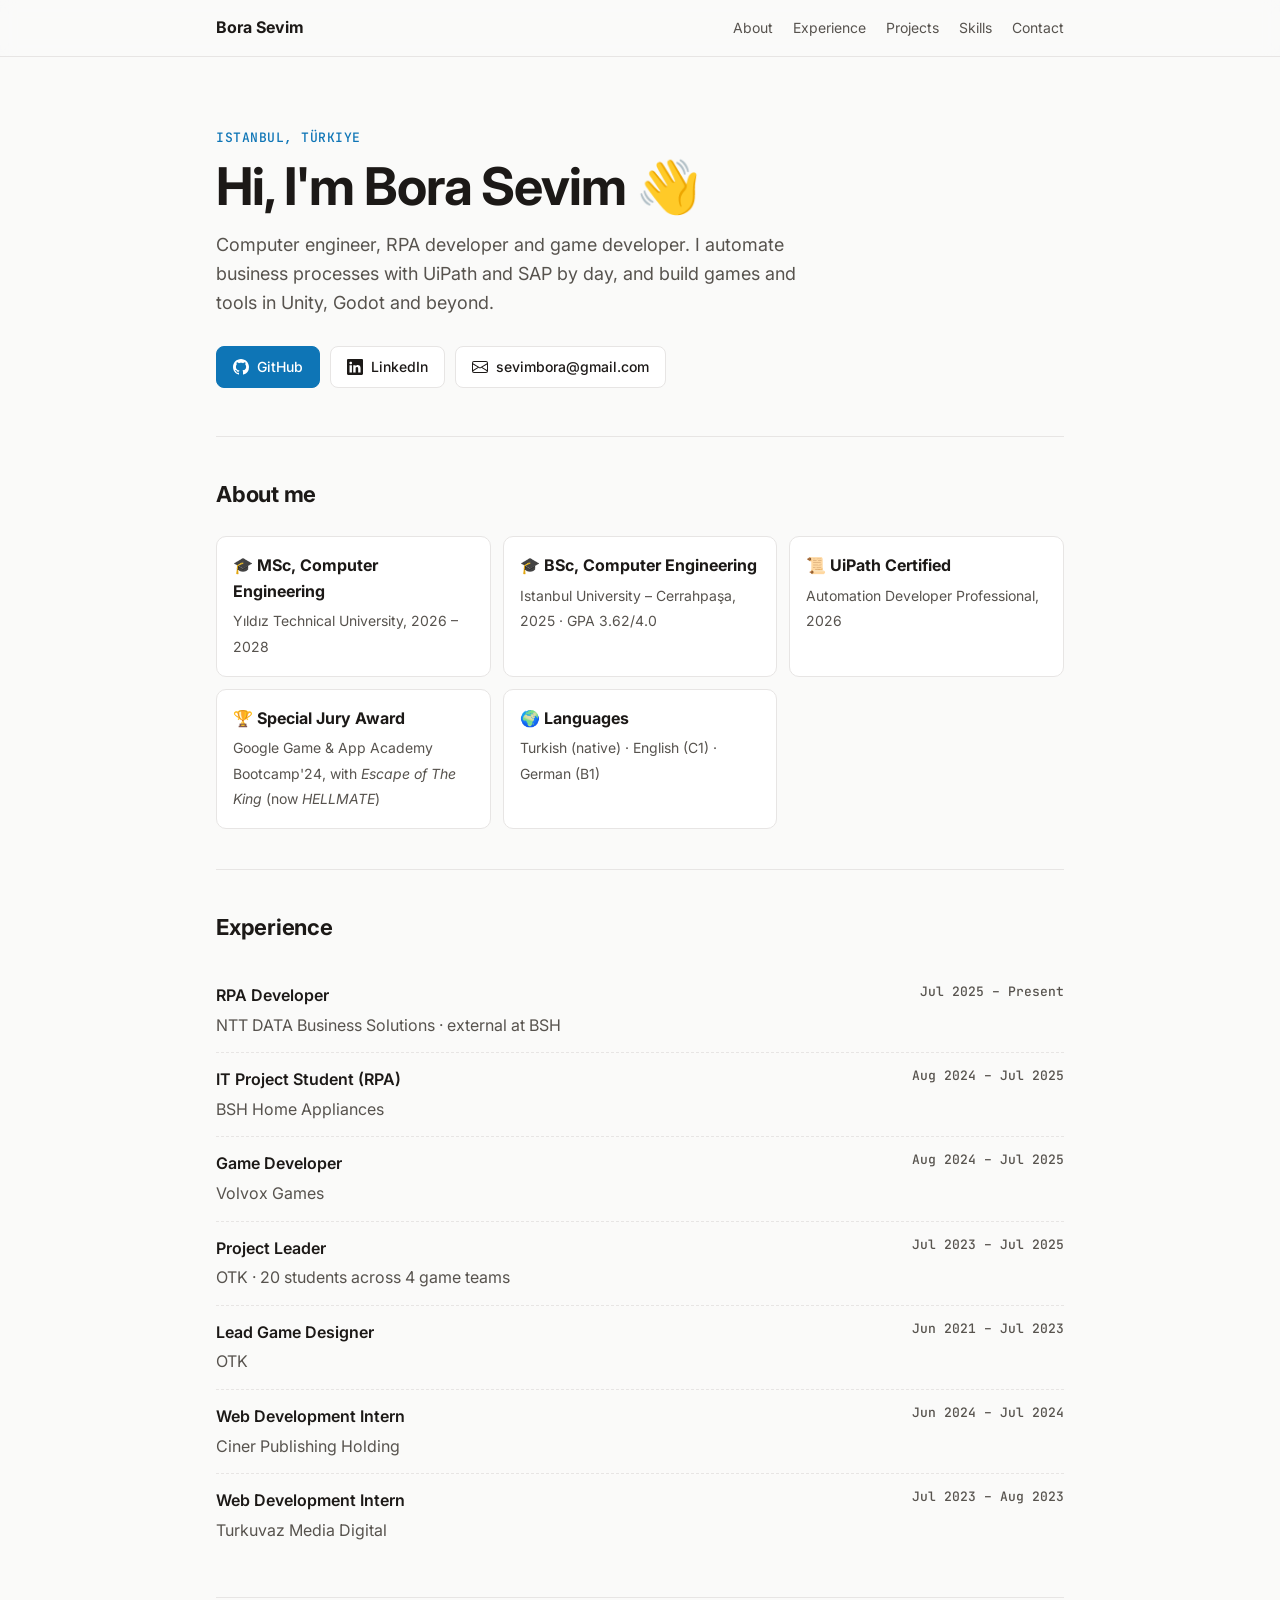
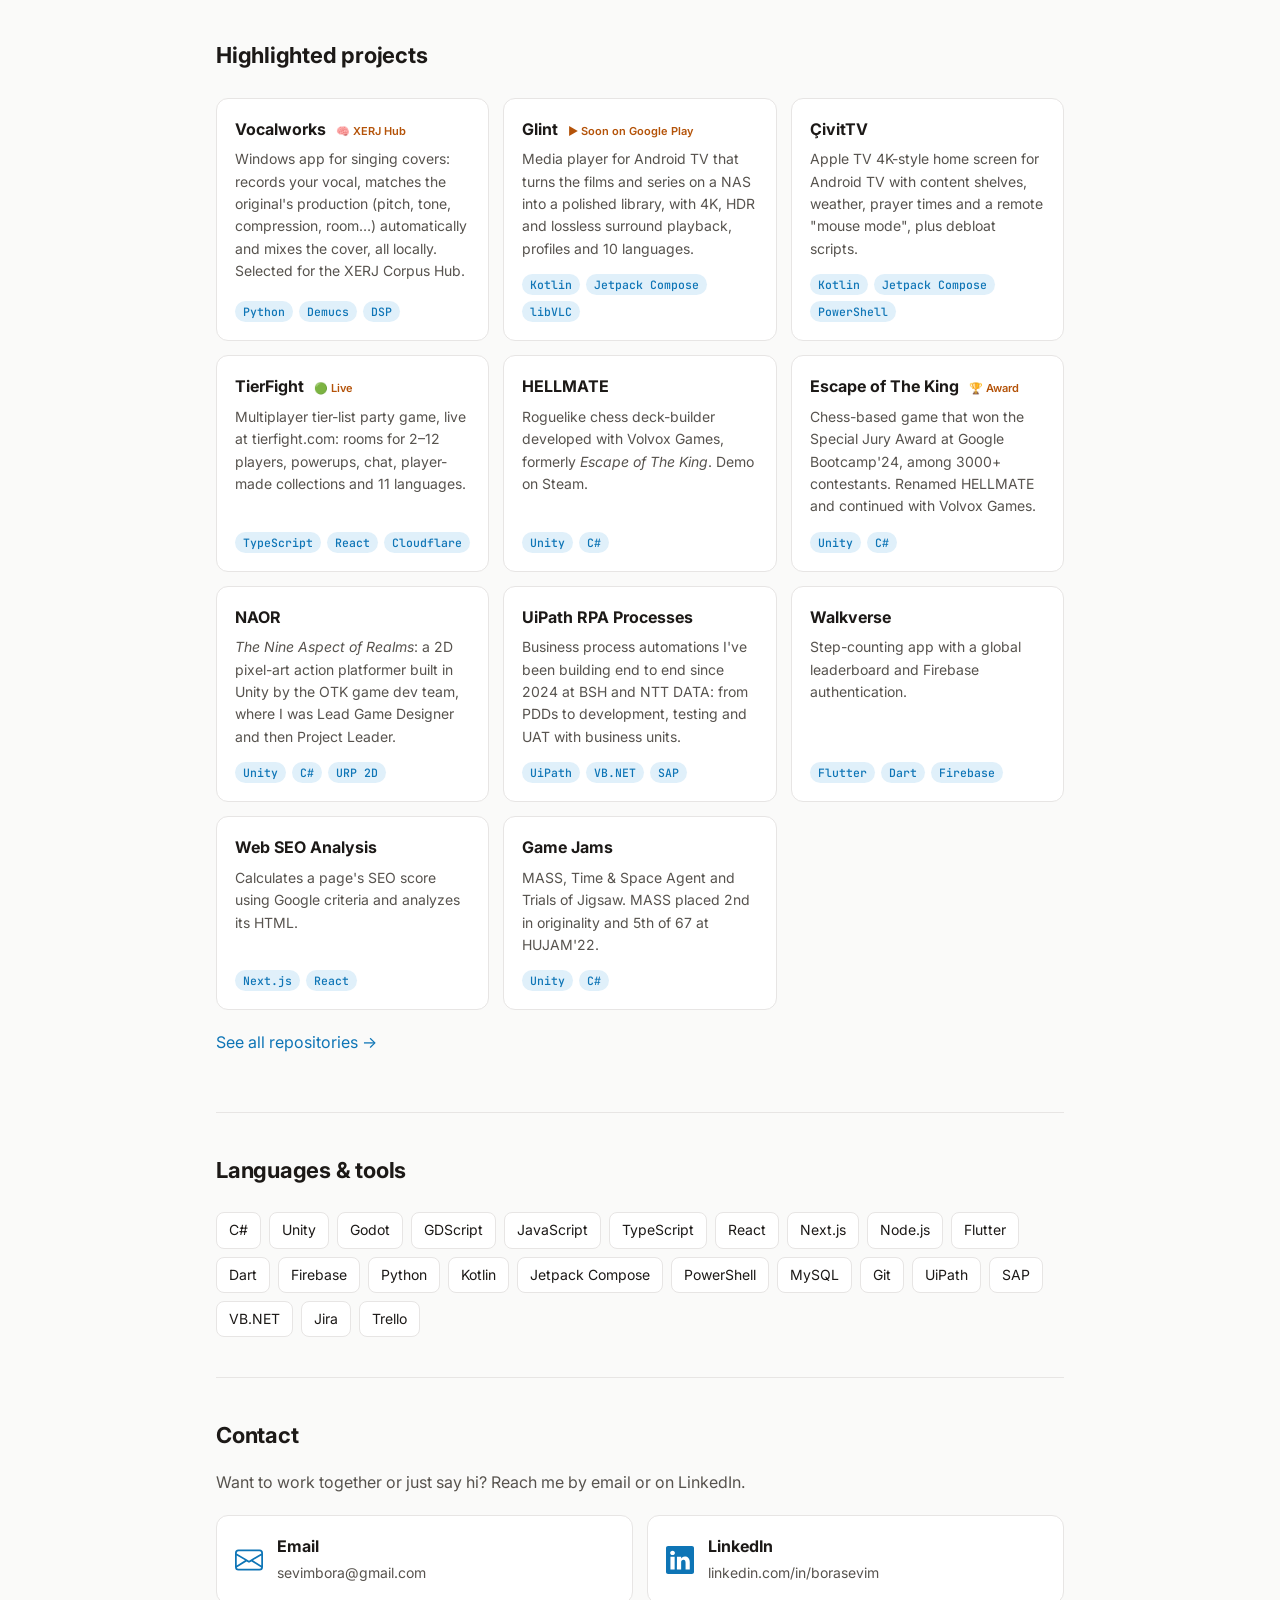
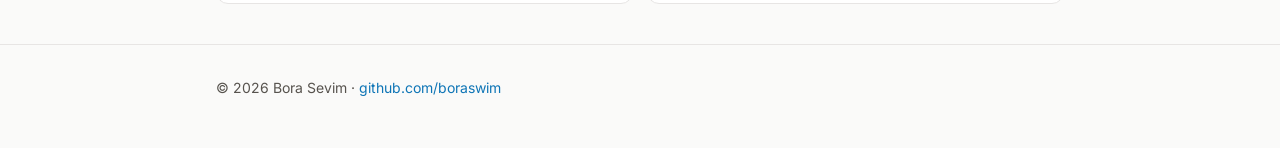
==== commit b793d482: "Add Glint project page and homepage card" ====
--- a/index.html
+++ b/index.html
@@ -195,6 +195,11 @@
           <p>Windows app for singing covers: records your vocal, matches the original's production (pitch, tone, compression, room…) automatically and mixes the cover, all locally. Selected for the XERJ Corpus Hub.</p>
           <div class="tags"><span class="tag">Python</span><span class="tag">Demucs</span><span class="tag">DSP</span></div>
         </a>
+        <a class="card" href="glint/">
+          <h3>Glint <span class="badge">▶ Soon on Google Play</span></h3>
+          <p>Media player for Android TV that turns the films and series on a NAS into a polished library, with 4K, HDR and lossless surround playback, profiles and 10 languages.</p>
+          <div class="tags"><span class="tag">Kotlin</span><span class="tag">Jetpack Compose</span><span class="tag">libVLC</span></div>
+        </a>
         <a class="card" href="civittv/">
           <h3>ÇivitTV</h3>
           <p>Apple TV 4K-style home screen for Android TV with content shelves, weather, prayer times and a remote "mouse mode", plus debloat scripts.</p>
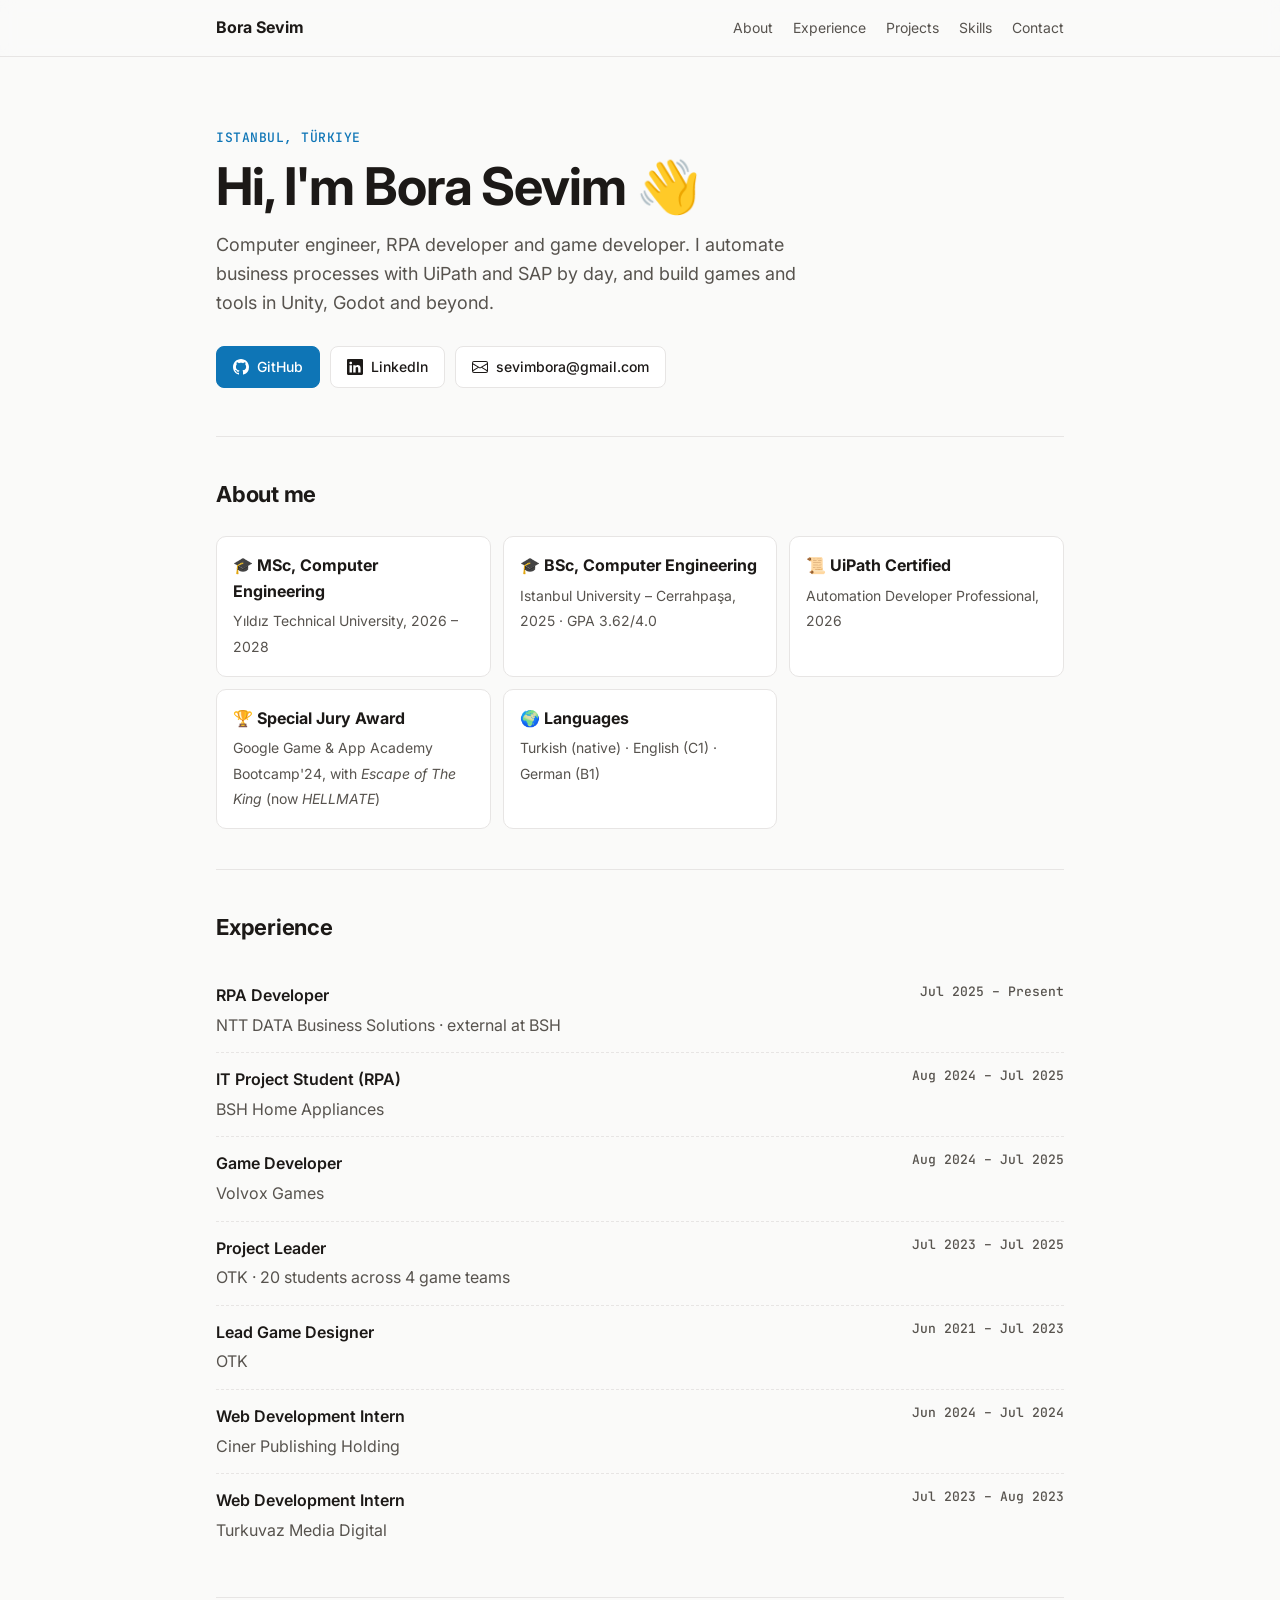
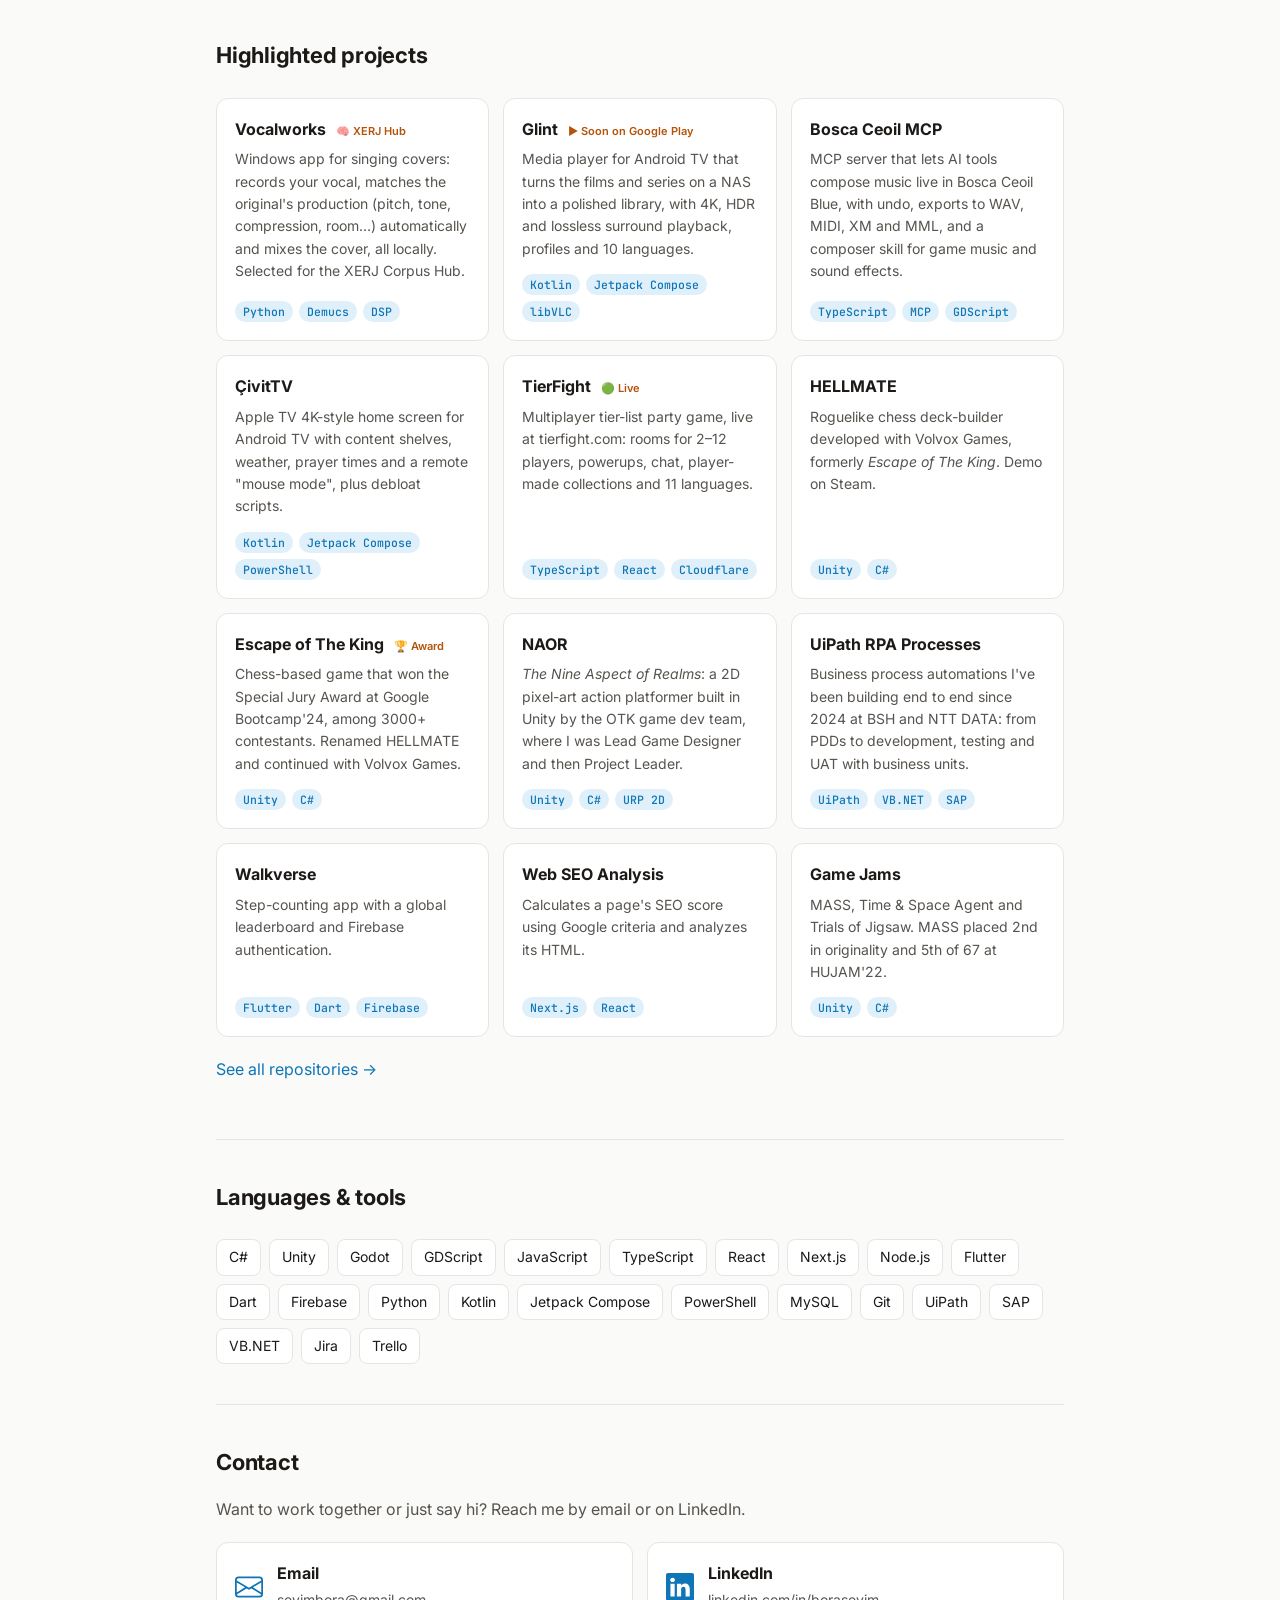
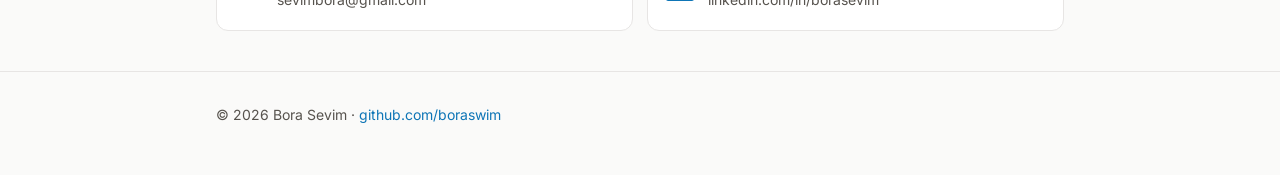
==== commit b7f97ddd: "Add Bosca Ceoil MCP project page and homepage card" ====
--- a/index.html
+++ b/index.html
@@ -200,6 +200,11 @@
           <p>Media player for Android TV that turns the films and series on a NAS into a polished library, with 4K, HDR and lossless surround playback, profiles and 10 languages.</p>
           <div class="tags"><span class="tag">Kotlin</span><span class="tag">Jetpack Compose</span><span class="tag">libVLC</span></div>
         </a>
+        <a class="card" href="bosca-ceoil-mcp/">
+          <h3>Bosca Ceoil MCP</h3>
+          <p>MCP server that lets AI tools compose music live in Bosca Ceoil Blue, with undo, exports to WAV, MIDI, XM and MML, and a composer skill for game music and sound effects.</p>
+          <div class="tags"><span class="tag">TypeScript</span><span class="tag">MCP</span><span class="tag">GDScript</span></div>
+        </a>
         <a class="card" href="civittv/">
           <h3>ÇivitTV</h3>
           <p>Apple TV 4K-style home screen for Android TV with content shelves, weather, prayer times and a remote "mouse mode", plus debloat scripts.</p>
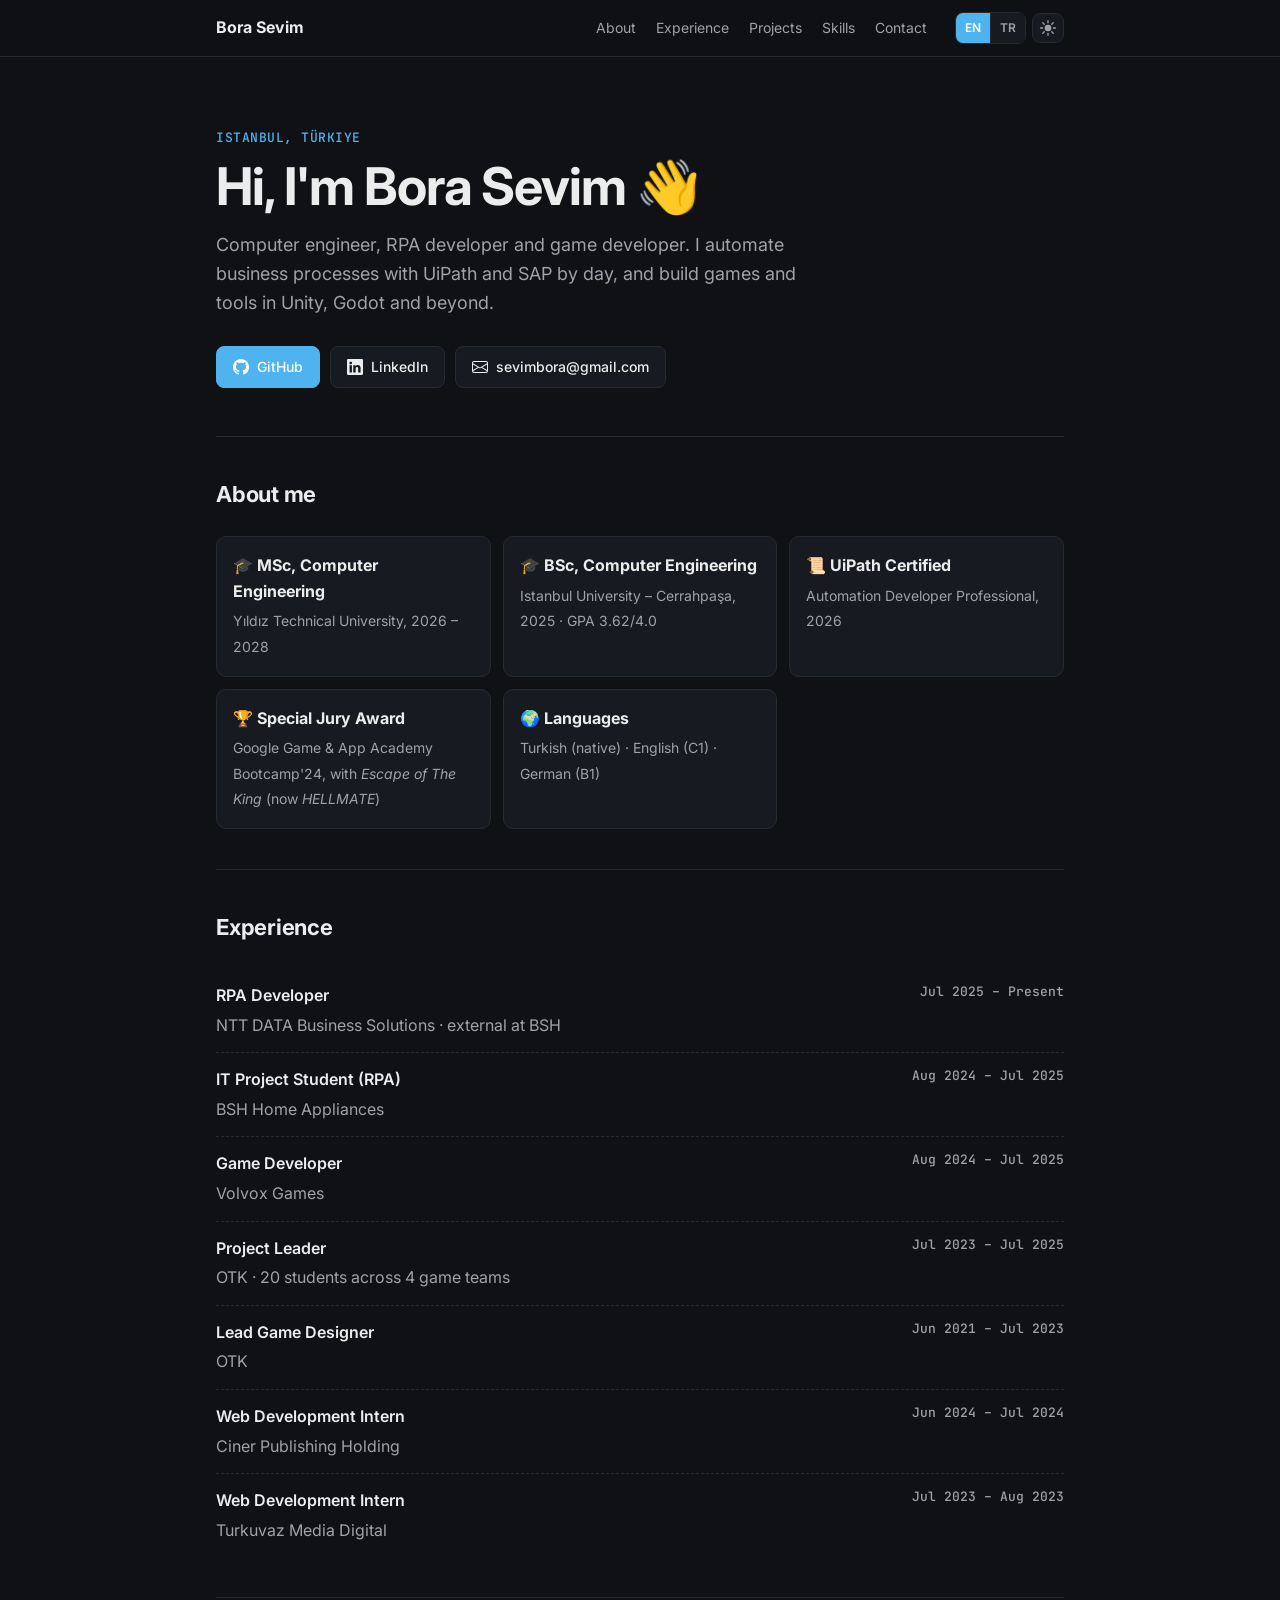
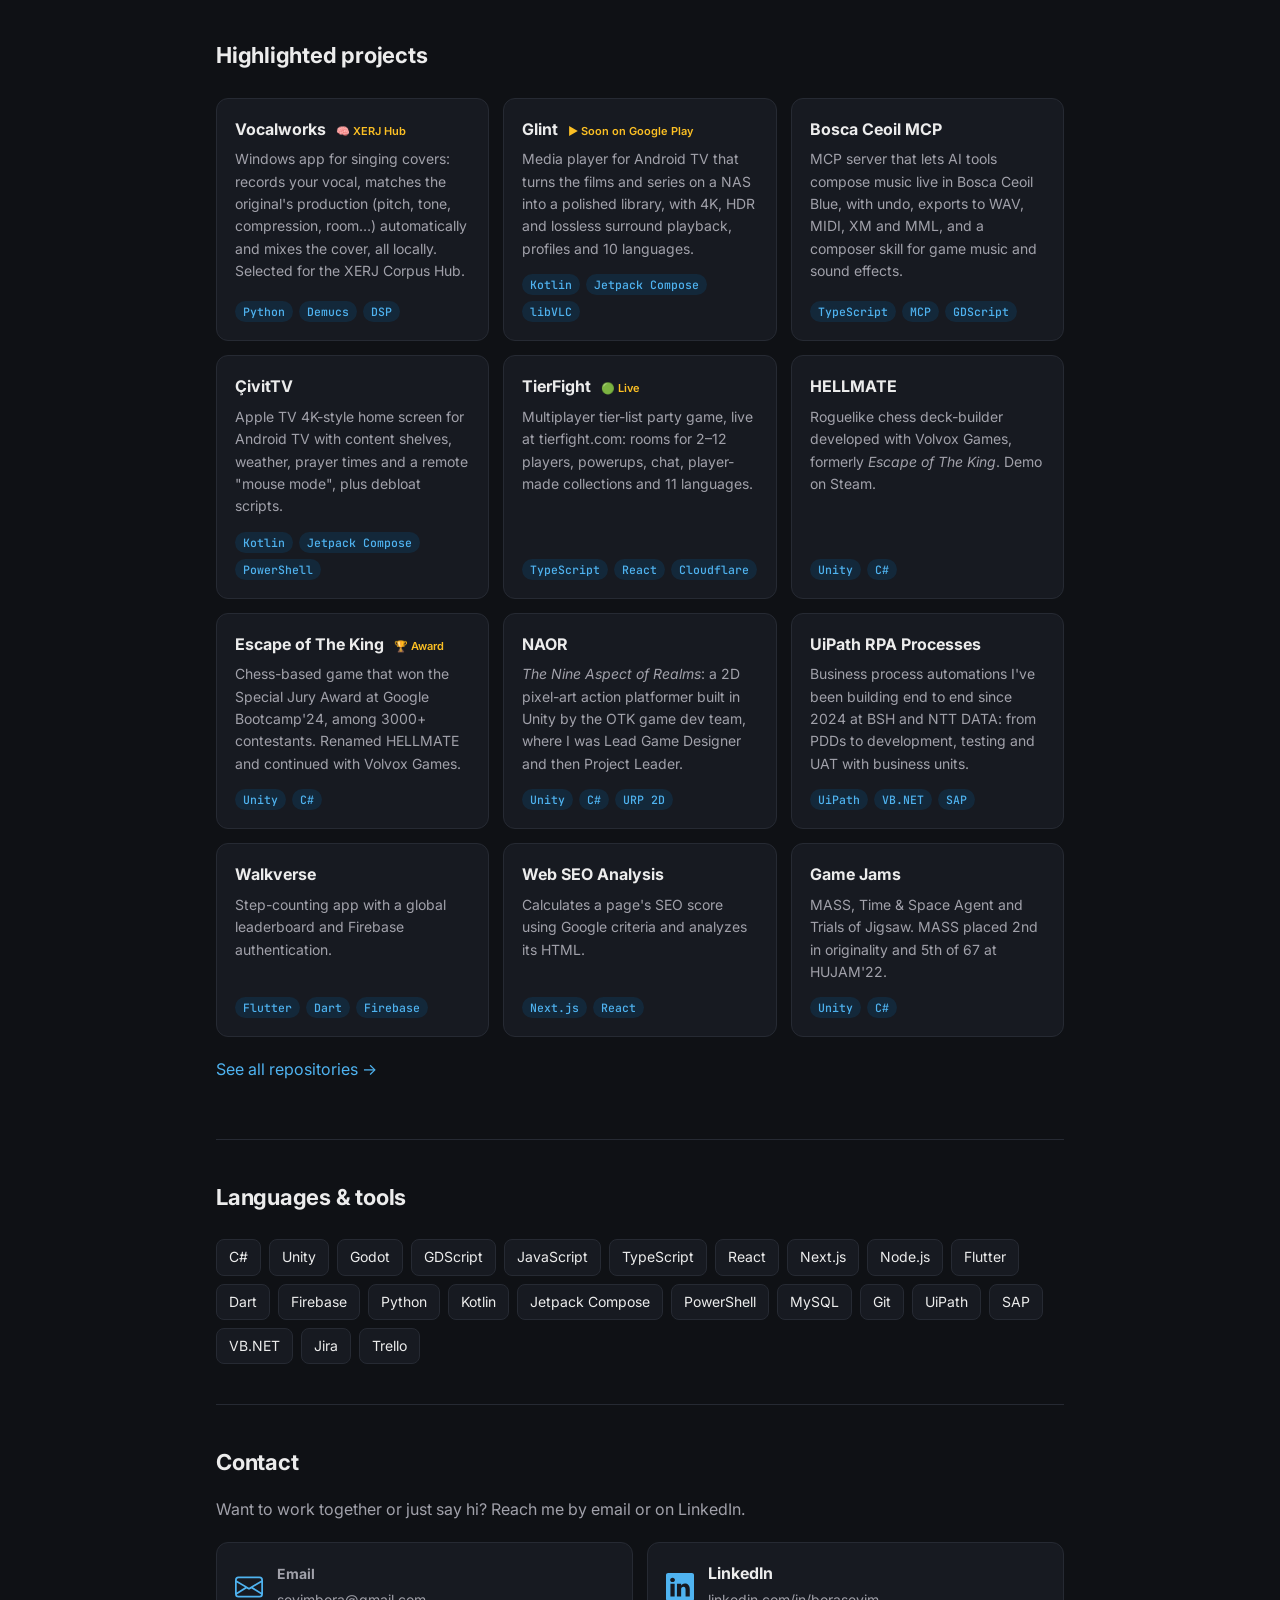
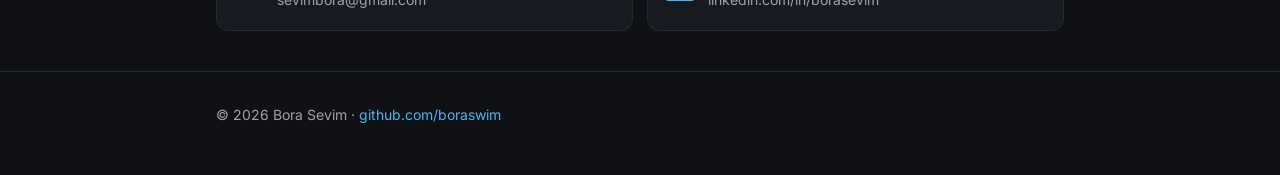
==== commit 546ebe61: "Add EN/TR language switch and light/dark theme toggle (dark by default)" ====
--- a/index.html
+++ b/index.html
@@ -16,27 +16,10 @@
   <link rel="preconnect" href="https://fonts.googleapis.com" />
   <link rel="preconnect" href="https://fonts.gstatic.com" crossorigin />
   <link href="https://fonts.googleapis.com/css2?family=Inter:wght@400;500;600;700&family=JetBrains+Mono:wght@500&display=swap" rel="stylesheet" />
+  <link rel="stylesheet" href="/site.css" />
+  <script src="/site.js"></script>
   <style>
-    :root {
-      --bg: #fafaf9;
-      --surface: #ffffff;
-      --text: #1c1917;
-      --muted: #57534e;
-      --border: #e7e5e4;
-      --accent: #0e75b6;
-      --accent-soft: #e0f0fa;
-    }
-    @media (prefers-color-scheme: dark) {
-      :root {
-        --bg: #0f1115;
-        --surface: #171a21;
-        --text: #ececec;
-        --muted: #a1a1aa;
-        --border: #262a33;
-        --accent: #4fb3f0;
-        --accent-soft: #13283a;
-      }
-    }
+    /* Theme colours come from site.css. */
     * { box-sizing: border-box; }
     html { scroll-behavior: smooth; }
     body {
@@ -55,8 +38,10 @@
       backdrop-filter: blur(8px);
       border-bottom: 1px solid var(--border);
     }
-    nav .wrap { display: flex; gap: 20px; align-items: center; height: 56px; overflow-x: auto; }
-    nav .brand { font-weight: 700; color: var(--text); margin-right: auto; white-space: nowrap; }
+    nav .wrap { display: flex; gap: 20px; align-items: center; height: 56px; }
+    nav .brand { font-weight: 700; color: var(--text); white-space: nowrap; }
+    .navlinks { display: flex; gap: 20px; flex: 1; min-width: 0; justify-content: flex-end; overflow-x: auto; scrollbar-width: none; }
+    .navlinks::-webkit-scrollbar { display: none; }
     nav a:not(.brand) { color: var(--muted); font-size: 14px; white-space: nowrap; }
 
     header { padding: 72px 0 48px; }
@@ -103,7 +88,8 @@
     .card p { margin: 0 0 14px; color: var(--muted); font-size: 14px; flex: 1; }
     .tags { display: flex; flex-wrap: wrap; gap: 6px; }
     .tag { font: 500 11.5px "JetBrains Mono", monospace; background: var(--accent-soft); color: var(--accent); padding: 3px 8px; border-radius: 999px; }
-    .badge { font-size: 11px; font-weight: 600; color: #b45309; margin-left: 6px; }
+    .badge { font-size: 11px; font-weight: 600; color: #fbbf24; margin-left: 6px; }
+    :root[data-theme="light"] .badge { color: #b45309; }
 
     .skills { display: flex; flex-wrap: wrap; gap: 8px; }
     .skill { border: 1px solid var(--border); background: var(--surface); padding: 6px 12px; border-radius: 8px; font-size: 14px; }
@@ -118,12 +104,12 @@
     footer { padding: 32px 0 48px; color: var(--muted); font-size: 14px; border-top: 1px solid var(--border); }
 
     @media (max-width: 560px) {
-      nav .wrap { gap: 12px; }
+      nav .wrap, .navlinks { gap: 12px; }
       nav a:not(.brand) { font-size: 13px; }
     }
     @media (max-width: 440px) {
       nav .brand { display: none; }
-      nav .wrap { justify-content: space-between; }
+      .navlinks { justify-content: flex-start; }
       header { padding: 48px 0 32px; }
       .timeline li { grid-template-columns: 1fr; }
       .timeline .when { grid-row: auto; grid-column: 1; }
@@ -134,19 +120,22 @@
   <nav>
     <div class="wrap">
       <a class="brand" href="#">Bora Sevim</a>
-      <a href="#about">About</a>
-      <a href="#experience">Experience</a>
-      <a href="#projects">Projects</a>
-      <a href="#skills">Skills</a>
-      <a href="#contact">Contact</a>
+      <div class="navlinks">
+        <a href="#about"><span lang="en">About</span><span lang="tr">Hakkımda</span></a>
+        <a href="#experience"><span lang="en">Experience</span><span lang="tr">Deneyim</span></a>
+        <a href="#projects"><span lang="en">Projects</span><span lang="tr">Projeler</span></a>
+        <a href="#skills"><span lang="en">Skills</span><span lang="tr">Yetenekler</span></a>
+        <a href="#contact"><span lang="en">Contact</span><span lang="tr">İletişim</span></a>
+      </div>
     </div>
   </nav>
 
   <main class="wrap">
     <header>
-      <div class="eyebrow">ISTANBUL, TÜRKIYE</div>
-      <h1>Hi, I'm Bora Sevim 👋</h1>
-      <p class="lead">Computer engineer, RPA developer and game developer. I automate business processes with UiPath and SAP by day, and build games and tools in Unity, Godot and beyond.</p>
+      <div class="eyebrow"><span lang="en">ISTANBUL, TÜRKIYE</span><span lang="tr">İSTANBUL, TÜRKİYE</span></div>
+      <h1><span lang="en">Hi, I'm Bora Sevim 👋</span><span lang="tr">Merhaba, ben Bora Sevim 👋</span></h1>
+      <p class="lead" lang="en">Computer engineer, RPA developer and game developer. I automate business processes with UiPath and SAP by day, and build games and tools in Unity, Godot and beyond.</p>
+      <p class="lead" lang="tr">Bilgisayar mühendisi, RPA geliştiricisi ve oyun geliştiricisiyim. Gündüzleri UiPath ve SAP ile iş süreçlerini otomatikleştiriyor, geri kalan zamanımda Unity, Godot ve daha fazlasıyla oyunlar ve araçlar geliştiriyorum.</p>
       <div class="links">
         <a class="btn primary" href="https://github.com/boraswim">
           <svg viewBox="0 0 16 16" aria-hidden="true"><path d="M8 0C3.58 0 0 3.58 0 8c0 3.54 2.29 6.53 5.47 7.59.4.07.55-.17.55-.38 0-.19-.01-.82-.01-1.49-2.01.37-2.53-.49-2.69-.94-.09-.23-.48-.94-.82-1.13-.28-.15-.68-.52-.01-.53.63-.01 1.08.58 1.23.82.72 1.21 1.87.87 2.33.66.07-.52.28-.87.51-1.07-1.78-.2-3.64-.89-3.64-3.95 0-.87.31-1.59.82-2.15-.08-.2-.36-1.02.08-2.12 0 0 .67-.21 2.2.82.64-.18 1.32-.27 2-.27.68 0 1.36.09 2 .27 1.53-1.04 2.2-.82 2.2-.82.44 1.1.16 1.92.08 2.12.51.56.82 1.27.82 2.15 0 3.07-1.87 3.75-3.65 3.95.29.25.54.73.54 1.48 0 1.07-.01 1.93-.01 2.2 0 .21.15.46.55.38A8.013 8.013 0 0016 8c0-4.42-3.58-8-8-8z"/></svg>
@@ -164,98 +153,115 @@
     </header>
 
     <section id="about">
-      <h2>About me</h2>
+      <h2><span lang="en">About me</span><span lang="tr">Hakkımda</span></h2>
       <div class="facts">
-        <div class="fact"><b>🎓 MSc, Computer Engineering</b><span>Yıldız Technical University, 2026 – 2028</span></div>
-        <div class="fact"><b>🎓 BSc, Computer Engineering</b><span>Istanbul University – Cerrahpaşa, 2025 · GPA 3.62/4.0</span></div>
-        <div class="fact"><b>📜 UiPath Certified</b><span>Automation Developer Professional, 2026</span></div>
-        <div class="fact"><b>🏆 Special Jury Award</b><span>Google Game &amp; App Academy Bootcamp'24, with <i>Escape of The King</i> (now <i>HELLMATE</i>)</span></div>
-        <div class="fact"><b>🌍 Languages</b><span>Turkish (native) · English (C1) · German (B1)</span></div>
+        <div class="fact" lang="en"><b>🎓 MSc, Computer Engineering</b><span>Yıldız Technical University, 2026 – 2028</span></div>
+        <div class="fact" lang="tr"><b>🎓 Bilgisayar Mühendisliği Yüksek Lisans</b><span>Yıldız Teknik Üniversitesi, 2026 – 2028</span></div>
+        <div class="fact" lang="en"><b>🎓 BSc, Computer Engineering</b><span>Istanbul University – Cerrahpaşa, 2025 · GPA 3.62/4.0</span></div>
+        <div class="fact" lang="tr"><b>🎓 Bilgisayar Mühendisliği Lisans</b><span>İstanbul Üniversitesi – Cerrahpaşa, 2025 · Ortalama 3.62/4.0</span></div>
+        <div class="fact" lang="en"><b>📜 UiPath Certified</b><span>Automation Developer Professional, 2026</span></div>
+        <div class="fact" lang="tr"><b>📜 UiPath Sertifikası</b><span>Automation Developer Professional, 2026</span></div>
+        <div class="fact" lang="en"><b>🏆 Special Jury Award</b><span>Google Game &amp; App Academy Bootcamp'24, with <i>Escape of The King</i> (now <i>HELLMATE</i>)</span></div>
+        <div class="fact" lang="tr"><b>🏆 Jüri Özel Ödülü</b><span>Google Oyun ve Uygulama Akademisi Bootcamp'24, <i>Escape of The King</i> ile (şimdiki adı <i>HELLMATE</i>)</span></div>
+        <div class="fact" lang="en"><b>🌍 Languages</b><span>Turkish (native) · English (C1) · German (B1)</span></div>
+        <div class="fact" lang="tr"><b>🌍 Diller</b><span>Türkçe (ana dil) · İngilizce (C1) · Almanca (B1)</span></div>
       </div>
     </section>
 
     <section id="experience">
-      <h2>Experience</h2>
+      <h2><span lang="en">Experience</span><span lang="tr">Deneyim</span></h2>
       <ul class="timeline">
-        <li><span class="role">RPA Developer</span><span class="org">NTT DATA Business Solutions · external at BSH</span><span class="when">Jul 2025 – Present</span></li>
-        <li><span class="role">IT Project Student (RPA)</span><span class="org">BSH Home Appliances</span><span class="when">Aug 2024 – Jul 2025</span></li>
-        <li><span class="role">Game Developer</span><span class="org">Volvox Games</span><span class="when">Aug 2024 – Jul 2025</span></li>
-        <li><span class="role">Project Leader</span><span class="org">OTK · 20 students across 4 game teams</span><span class="when">Jul 2023 – Jul 2025</span></li>
-        <li><span class="role">Lead Game Designer</span><span class="org">OTK</span><span class="when">Jun 2021 – Jul 2023</span></li>
-        <li><span class="role">Web Development Intern</span><span class="org">Ciner Publishing Holding</span><span class="when">Jun 2024 – Jul 2024</span></li>
-        <li><span class="role">Web Development Intern</span><span class="org">Turkuvaz Media Digital</span><span class="when">Jul 2023 – Aug 2023</span></li>
+        <li><span class="role">RPA Developer</span><span class="org"><span lang="en">NTT DATA Business Solutions · external at BSH</span><span lang="tr">NTT DATA Business Solutions · BSH'de dış kaynak</span></span><span class="when"><span lang="en">Jul 2025 – Present</span><span lang="tr">Tem 2025 – Günümüz</span></span></li>
+        <li><span class="role">IT Project Student (RPA)</span><span class="org">BSH Home Appliances</span><span class="when"><span lang="en">Aug 2024 – Jul 2025</span><span lang="tr">Ağu 2024 – Tem 2025</span></span></li>
+        <li><span class="role">Game Developer</span><span class="org">Volvox Games</span><span class="when"><span lang="en">Aug 2024 – Jul 2025</span><span lang="tr">Ağu 2024 – Tem 2025</span></span></li>
+        <li><span class="role">Project Leader</span><span class="org"><span lang="en">OTK · 20 students across 4 game teams</span><span lang="tr">OTK · 4 oyun takımında 20 öğrenci</span></span><span class="when"><span lang="en">Jul 2023 – Jul 2025</span><span lang="tr">Tem 2023 – Tem 2025</span></span></li>
+        <li><span class="role">Lead Game Designer</span><span class="org">OTK</span><span class="when"><span lang="en">Jun 2021 – Jul 2023</span><span lang="tr">Haz 2021 – Tem 2023</span></span></li>
+        <li><span class="role">Web Development Intern</span><span class="org">Ciner Publishing Holding</span><span class="when"><span lang="en">Jun 2024 – Jul 2024</span><span lang="tr">Haz 2024 – Tem 2024</span></span></li>
+        <li><span class="role">Web Development Intern</span><span class="org">Turkuvaz Media Digital</span><span class="when"><span lang="en">Jul 2023 – Aug 2023</span><span lang="tr">Tem 2023 – Ağu 2023</span></span></li>
       </ul>
     </section>
 
     <section id="projects">
-      <h2>Highlighted projects</h2>
+      <h2><span lang="en">Highlighted projects</span><span lang="tr">Öne çıkan projeler</span></h2>
       <div class="projects">
         <a class="card" href="vocalworks/">
           <h3>Vocalworks <span class="badge">🧠 XERJ Hub</span></h3>
-          <p>Windows app for singing covers: records your vocal, matches the original's production (pitch, tone, compression, room…) automatically and mixes the cover, all locally. Selected for the XERJ Corpus Hub.</p>
+          <p lang="en">Windows app for singing covers: records your vocal, matches the original's production (pitch, tone, compression, room…) automatically and mixes the cover, all locally. Selected for the XERJ Corpus Hub.</p>
+          <p lang="tr">Cover şarkı söylemek için Windows uygulaması: vokalinizi kaydeder, orijinalin prodüksiyonunu (pitch, ton, kompresyon, oda…) otomatik olarak eşler ve cover'ı tamamen yerel olarak miksler. XERJ Corpus Hub'a seçildi.</p>
           <div class="tags"><span class="tag">Python</span><span class="tag">Demucs</span><span class="tag">DSP</span></div>
         </a>
         <a class="card" href="glint/">
-          <h3>Glint <span class="badge">▶ Soon on Google Play</span></h3>
-          <p>Media player for Android TV that turns the films and series on a NAS into a polished library, with 4K, HDR and lossless surround playback, profiles and 10 languages.</p>
+          <h3>Glint <span class="badge"><span lang="en">▶ Soon on Google Play</span><span lang="tr">▶ Yakında Google Play'de</span></span></h3>
+          <p lang="en">Media player for Android TV that turns the films and series on a NAS into a polished library, with 4K, HDR and lossless surround playback, profiles and 10 languages.</p>
+          <p lang="tr">NAS'taki film ve dizileri şık bir kütüphaneye dönüştüren Android TV medya oynatıcısı: 4K, HDR ve kayıpsız surround oynatma, profiller ve 10 dil.</p>
           <div class="tags"><span class="tag">Kotlin</span><span class="tag">Jetpack Compose</span><span class="tag">libVLC</span></div>
         </a>
         <a class="card" href="bosca-ceoil-mcp/">
           <h3>Bosca Ceoil MCP</h3>
-          <p>MCP server that lets AI tools compose music live in Bosca Ceoil Blue, with undo, exports to WAV, MIDI, XM and MML, and a composer skill for game music and sound effects.</p>
+          <p lang="en">MCP server that lets AI tools compose music live in Bosca Ceoil Blue, with undo, exports to WAV, MIDI, XM and MML, and a composer skill for game music and sound effects.</p>
+          <p lang="tr">Yapay zekâ araçlarının Bosca Ceoil Blue'da canlı olarak müzik bestelemesini sağlayan MCP sunucusu: geri alma, WAV, MIDI, XM ve MML'ye dışa aktarma, oyun müziği ve ses efektleri için bir besteci skill'i.</p>
           <div class="tags"><span class="tag">TypeScript</span><span class="tag">MCP</span><span class="tag">GDScript</span></div>
         </a>
         <a class="card" href="civittv/">
           <h3>ÇivitTV</h3>
-          <p>Apple TV 4K-style home screen for Android TV with content shelves, weather, prayer times and a remote "mouse mode", plus debloat scripts.</p>
+          <p lang="en">Apple TV 4K-style home screen for Android TV with content shelves, weather, prayer times and a remote "mouse mode", plus debloat scripts.</p>
+          <p lang="tr">Android TV için Apple TV 4K tarzı ana ekran: içerik rafları, hava durumu, ezan vakitleri ve kumandayla kullanılan "fare modu"; ayrıca debloat betikleri.</p>
           <div class="tags"><span class="tag">Kotlin</span><span class="tag">Jetpack Compose</span><span class="tag">PowerShell</span></div>
         </a>
         <a class="card" href="tierfight/">
-          <h3>TierFight <span class="badge">🟢 Live</span></h3>
-          <p>Multiplayer tier-list party game, live at tierfight.com: rooms for 2–12 players, powerups, chat, player-made collections and 11 languages.</p>
+          <h3>TierFight <span class="badge"><span lang="en">🟢 Live</span><span lang="tr">🟢 Yayında</span></span></h3>
+          <p lang="en">Multiplayer tier-list party game, live at tierfight.com: rooms for 2–12 players, powerups, chat, player-made collections and 11 languages.</p>
+          <p lang="tr">tierfight.com'da yayında olan çok oyunculu tier list parti oyunu: 2–12 kişilik odalar, güçlendirmeler, sohbet, oyuncuların hazırladığı koleksiyonlar ve 11 dil.</p>
           <div class="tags"><span class="tag">TypeScript</span><span class="tag">React</span><span class="tag">Cloudflare</span></div>
         </a>
         <a class="card" href="hellmate/">
           <h3>HELLMATE</h3>
-          <p>Roguelike chess deck-builder developed with Volvox Games, formerly <i>Escape of The King</i>. Demo on Steam.</p>
+          <p lang="en">Roguelike chess deck-builder developed with Volvox Games, formerly <i>Escape of The King</i>. Demo on Steam.</p>
+          <p lang="tr">Volvox Games ile geliştirilen roguelike satranç deck-builder oyunu; önceki adı <i>Escape of The King</i>. Demosu Steam'de.</p>
           <div class="tags"><span class="tag">Unity</span><span class="tag">C#</span></div>
         </a>
         <a class="card" href="hellmate/">
-          <h3>Escape of The King <span class="badge">🏆 Award</span></h3>
-          <p>Chess-based game that won the Special Jury Award at Google Bootcamp'24, among 3000+ contestants. Renamed HELLMATE and continued with Volvox Games.</p>
+          <h3>Escape of The King <span class="badge"><span lang="en">🏆 Award</span><span lang="tr">🏆 Ödül</span></span></h3>
+          <p lang="en">Chess-based game that won the Special Jury Award at Google Bootcamp'24, among 3000+ contestants. Renamed HELLMATE and continued with Volvox Games.</p>
+          <p lang="tr">Google Bootcamp'24'te 3000'den fazla katılımcı arasında Jüri Özel Ödülü'nü kazanan satranç tabanlı oyun. HELLMATE adıyla Volvox Games ile geliştirilmeye devam etti.</p>
           <div class="tags"><span class="tag">Unity</span><span class="tag">C#</span></div>
         </a>
         <a class="card" href="naor/">
           <h3>NAOR</h3>
-          <p><i>The Nine Aspect of Realms</i>: a 2D pixel-art action platformer built in Unity by the OTK game dev team, where I was Lead Game Designer and then Project Leader.</p>
+          <p lang="en"><i>The Nine Aspect of Realms</i>: a 2D pixel-art action platformer built in Unity by the OTK game dev team, where I was Lead Game Designer and then Project Leader.</p>
+          <p lang="tr"><i>The Nine Aspect of Realms</i>: OTK oyun geliştirme takımının Unity ile geliştirdiği 2D piksel art aksiyon platform oyunu. Takımda önce Lead Game Designer, sonra Project Leader olarak çalıştım.</p>
           <div class="tags"><span class="tag">Unity</span><span class="tag">C#</span><span class="tag">URP 2D</span></div>
         </a>
         <div class="card">
-          <h3>UiPath RPA Processes</h3>
-          <p>Business process automations I've been building end to end since 2024 at BSH and NTT DATA: from PDDs to development, testing and UAT with business units.</p>
+          <h3><span lang="en">UiPath RPA Processes</span><span lang="tr">UiPath RPA Süreçleri</span></h3>
+          <p lang="en">Business process automations I've been building end to end since 2024 at BSH and NTT DATA: from PDDs to development, testing and UAT with business units.</p>
+          <p lang="tr">2024'ten bu yana BSH ve NTT DATA'da uçtan uca geliştirdiğim iş süreci otomasyonları: PDD'den geliştirmeye, teste ve iş birimleriyle UAT'ye kadar.</p>
           <div class="tags"><span class="tag">UiPath</span><span class="tag">VB.NET</span><span class="tag">SAP</span></div>
         </div>
         <div class="card">
           <h3>Walkverse</h3>
-          <p>Step-counting app with a global leaderboard and Firebase authentication.</p>
+          <p lang="en">Step-counting app with a global leaderboard and Firebase authentication.</p>
+          <p lang="tr">Küresel liderlik tablosu ve Firebase kimlik doğrulaması olan adım sayar uygulaması.</p>
           <div class="tags"><span class="tag">Flutter</span><span class="tag">Dart</span><span class="tag">Firebase</span></div>
         </div>
         <a class="card" href="https://github.com/boraswim/Web-SEO-Analysis-Project">
-          <h3>Web SEO Analysis</h3>
-          <p>Calculates a page's SEO score using Google criteria and analyzes its HTML.</p>
+          <h3><span lang="en">Web SEO Analysis</span><span lang="tr">Web SEO Analizi</span></h3>
+          <p lang="en">Calculates a page's SEO score using Google criteria and analyzes its HTML.</p>
+          <p lang="tr">Bir sayfanın SEO puanını Google kriterlerine göre hesaplar ve HTML'ini analiz eder.</p>
           <div class="tags"><span class="tag">Next.js</span><span class="tag">React</span></div>
         </a>
         <a class="card" href="gamejams/">
-          <h3>Game Jams</h3>
-          <p>MASS, Time &amp; Space Agent and Trials of Jigsaw. MASS placed 2nd in originality and 5th of 67 at HUJAM'22.</p>
+          <h3><span lang="en">Game Jams</span><span lang="tr">Game Jam'ler</span></h3>
+          <p lang="en">MASS, Time &amp; Space Agent and Trials of Jigsaw. MASS placed 2nd in originality and 5th of 67 at HUJAM'22.</p>
+          <p lang="tr">MASS, Time &amp; Space Agent ve Trials of Jigsaw. MASS, HUJAM'22'de özgünlükte 2., 67 oyun arasında 5. oldu.</p>
           <div class="tags"><span class="tag">Unity</span><span class="tag">C#</span></div>
         </a>
       </div>
-      <p style="margin-top:20px"><a href="https://github.com/boraswim?tab=repositories">See all repositories →</a></p>
+      <p style="margin-top:20px"><a href="https://github.com/boraswim?tab=repositories"><span lang="en">See all repositories →</span><span lang="tr">Tüm depoları gör →</span></a></p>
     </section>
 
     <section id="skills">
-      <h2>Languages &amp; tools</h2>
+      <h2><span lang="en">Languages &amp; tools</span><span lang="tr">Diller ve araçlar</span></h2>
       <div class="skills">
         <span class="skill">C#</span><span class="skill">Unity</span><span class="skill">Godot</span><span class="skill">GDScript</span>
         <span class="skill">JavaScript</span><span class="skill">TypeScript</span><span class="skill">React</span><span class="skill">Next.js</span>
@@ -268,12 +274,13 @@
     </section>
 
     <section id="contact">
-      <h2>Contact</h2>
-      <p class="contact-lead">Want to work together or just say hi? Reach me by email or on LinkedIn.</p>
+      <h2><span lang="en">Contact</span><span lang="tr">İletişim</span></h2>
+      <p class="contact-lead" lang="en">Want to work together or just say hi? Reach me by email or on LinkedIn.</p>
+      <p class="contact-lead" lang="tr">Birlikte çalışmak ya da sadece merhaba demek mi istiyorsunuz? Bana e-postayla ya da LinkedIn'den ulaşabilirsiniz.</p>
       <div class="contact">
         <a class="card contact-card" href="mailto:sevimbora@gmail.com">
           <svg viewBox="0 0 16 16" aria-hidden="true"><path d="M0 4a2 2 0 012-2h12a2 2 0 012 2v8a2 2 0 01-2 2H2a2 2 0 01-2-2V4zm2-1a1 1 0 00-1 1v.22l7 4.2 7-4.2V4a1 1 0 00-1-1H2zm13 2.38l-4.71 2.83L15 11.1V5.38zm-.03 6.87L9.4 8.79 8 9.62l-1.4-.83-5.57 3.46A1 1 0 002 13h12a1 1 0 00.97-.75zM1 11.1l4.71-2.89L1 5.38v5.72z"/></svg>
-          <div><b>Email</b><span>sevimbora@gmail.com</span></div>
+          <div><b><span lang="en">Email</span><span lang="tr">E-posta</span></b><span>sevimbora@gmail.com</span></div>
         </a>
         <a class="card contact-card" href="https://www.linkedin.com/in/borasevim/">
           <svg viewBox="0 0 16 16" aria-hidden="true"><path d="M0 1.15C0 .51.53 0 1.18 0h13.64C15.47 0 16 .51 16 1.15v13.7c0 .64-.53 1.15-1.18 1.15H1.18C.53 16 0 15.49 0 14.85V1.15zm4.94 12.24V6.17H2.54v7.22h2.4zM3.74 5.18c.84 0 1.36-.55 1.36-1.25-.02-.71-.52-1.25-1.34-1.25-.82 0-1.36.54-1.36 1.25 0 .7.52 1.25 1.33 1.25h.01zm4.91 8.21V9.36c0-.22.02-.43.08-.59.17-.43.57-.88 1.23-.88.87 0 1.22.66 1.22 1.63v3.87h2.4V9.25c0-2.22-1.18-3.25-2.76-3.25-1.27 0-1.84.7-2.16 1.19v.03h-.02l.02-.03V6.17h-2.4c.03.68 0 7.22 0 7.22h2.4z"/></svg>
--- a/site.css
+++ b/site.css
@@ -0,0 +1,33 @@
+/* Shared by every page: theme colours (dark by default) and the EN/TR and light/dark switches. */
+:root {
+  --bg: #0f1115; --surface: #171a21; --text: #ececec; --muted: #a1a1aa;
+  --border: #262a33; --accent: #4fb3f0; --accent-soft: #13283a;
+  color-scheme: dark;
+}
+:root[data-theme="light"] {
+  --bg: #fafaf9; --surface: #ffffff; --text: #1c1917; --muted: #57534e;
+  --border: #e7e5e4; --accent: #0e75b6; --accent-soft: #e0f0fa;
+  color-scheme: light;
+}
+
+/* Each piece of text exists once per language; show only the current one (English without JS). */
+html:not([data-lang="tr"]) [lang="tr"],
+html[data-lang="tr"] [lang="en"] { display: none !important; }
+
+.switches { display: flex; align-items: center; gap: 6px; flex: none; margin-left: 8px; }
+.seg { display: inline-flex; border: 1px solid var(--border); border-radius: 8px; overflow: hidden; }
+.seg button, .theme-btn {
+  font: 600 12px/1 Inter, system-ui, sans-serif; height: 30px; border: 0;
+  background: var(--surface); color: var(--muted); cursor: pointer;
+}
+.seg button { padding: 0 9px; }
+.seg button + button { border-left: 1px solid var(--border); }
+.seg button[aria-pressed="true"] { background: var(--accent); color: #fff; }
+.theme-btn { width: 32px; border: 1px solid var(--border); border-radius: 8px; display: inline-grid; place-items: center; }
+.seg button:hover, .theme-btn:hover { color: var(--text); }
+.seg button[aria-pressed="true"]:hover { color: #fff; }
+.theme-btn svg { width: 16px; height: 16px; fill: currentColor; }
+.theme-btn .moon { display: none; }
+:root[data-theme="light"] .theme-btn .sun { display: none; }
+:root[data-theme="light"] .theme-btn .moon { display: block; }
+main a { overflow-wrap: anywhere; }
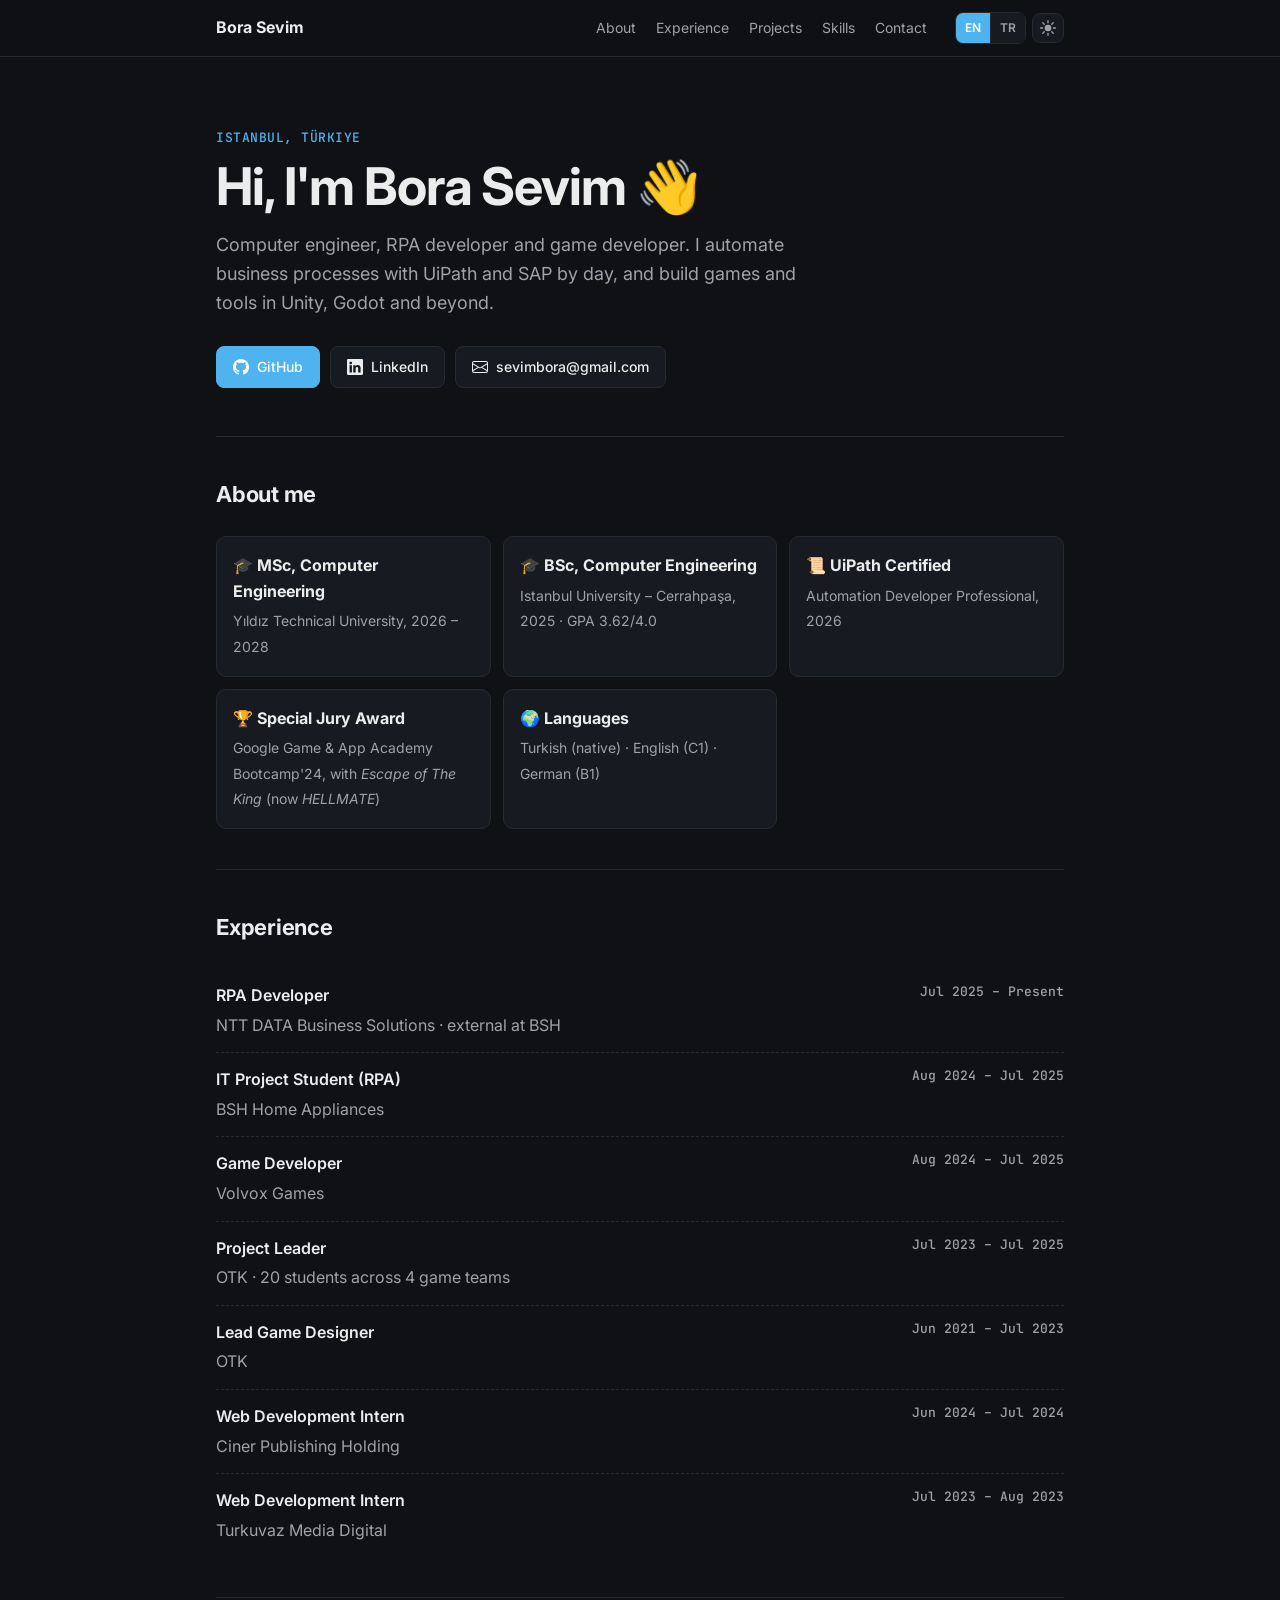
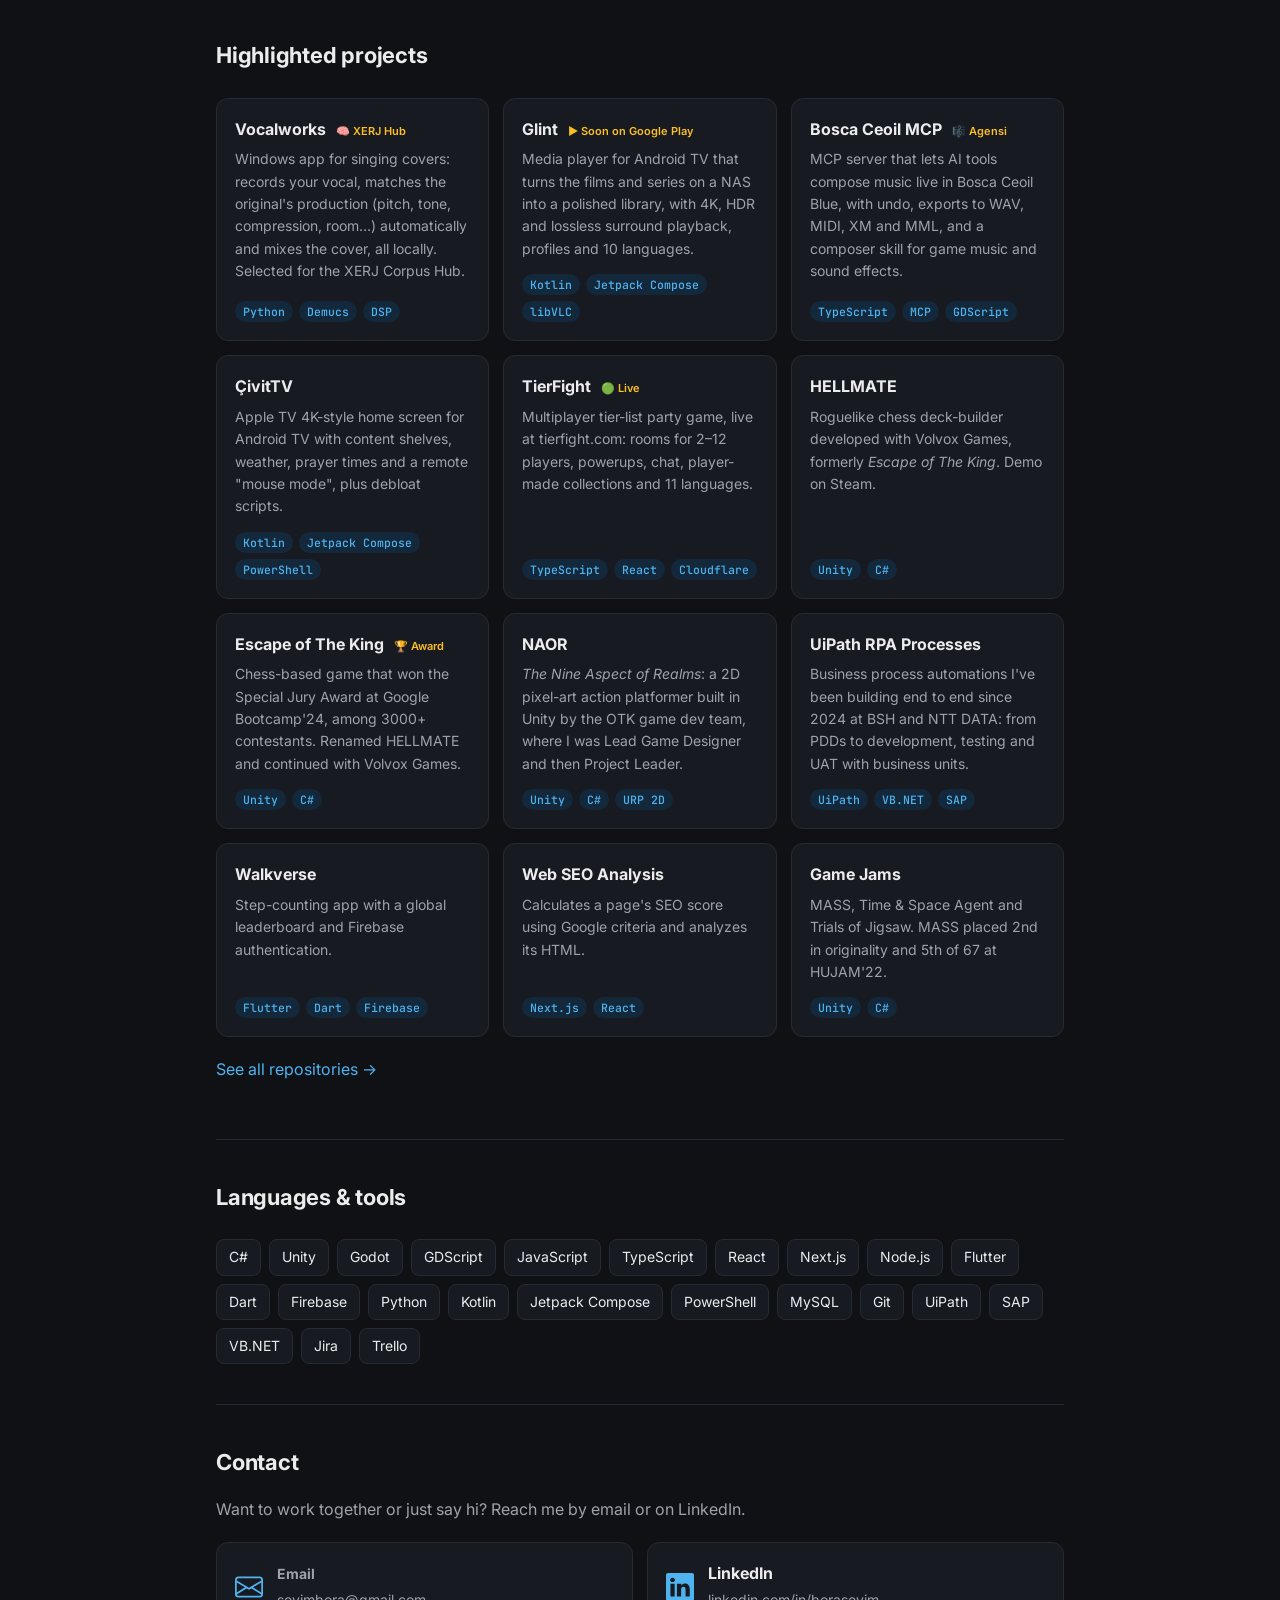
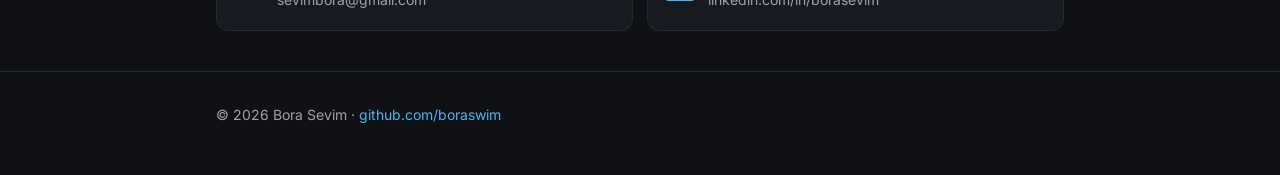
==== commit 4888f9ff: "Add Agensi badge for the Bosca Ceoil composer skill" ====
--- a/index.html
+++ b/index.html
@@ -197,7 +197,7 @@
           <div class="tags"><span class="tag">Kotlin</span><span class="tag">Jetpack Compose</span><span class="tag">libVLC</span></div>
         </a>
         <a class="card" href="bosca-ceoil-mcp/">
-          <h3>Bosca Ceoil MCP</h3>
+          <h3>Bosca Ceoil MCP <span class="badge">🎼 Agensi</span></h3>
           <p lang="en">MCP server that lets AI tools compose music live in Bosca Ceoil Blue, with undo, exports to WAV, MIDI, XM and MML, and a composer skill for game music and sound effects.</p>
           <p lang="tr">Yapay zekâ araçlarının Bosca Ceoil Blue'da canlı olarak müzik bestelemesini sağlayan MCP sunucusu: geri alma, WAV, MIDI, XM ve MML'ye dışa aktarma, oyun müziği ve ses efektleri için bir besteci skill'i.</p>
           <div class="tags"><span class="tag">TypeScript</span><span class="tag">MCP</span><span class="tag">GDScript</span></div>
